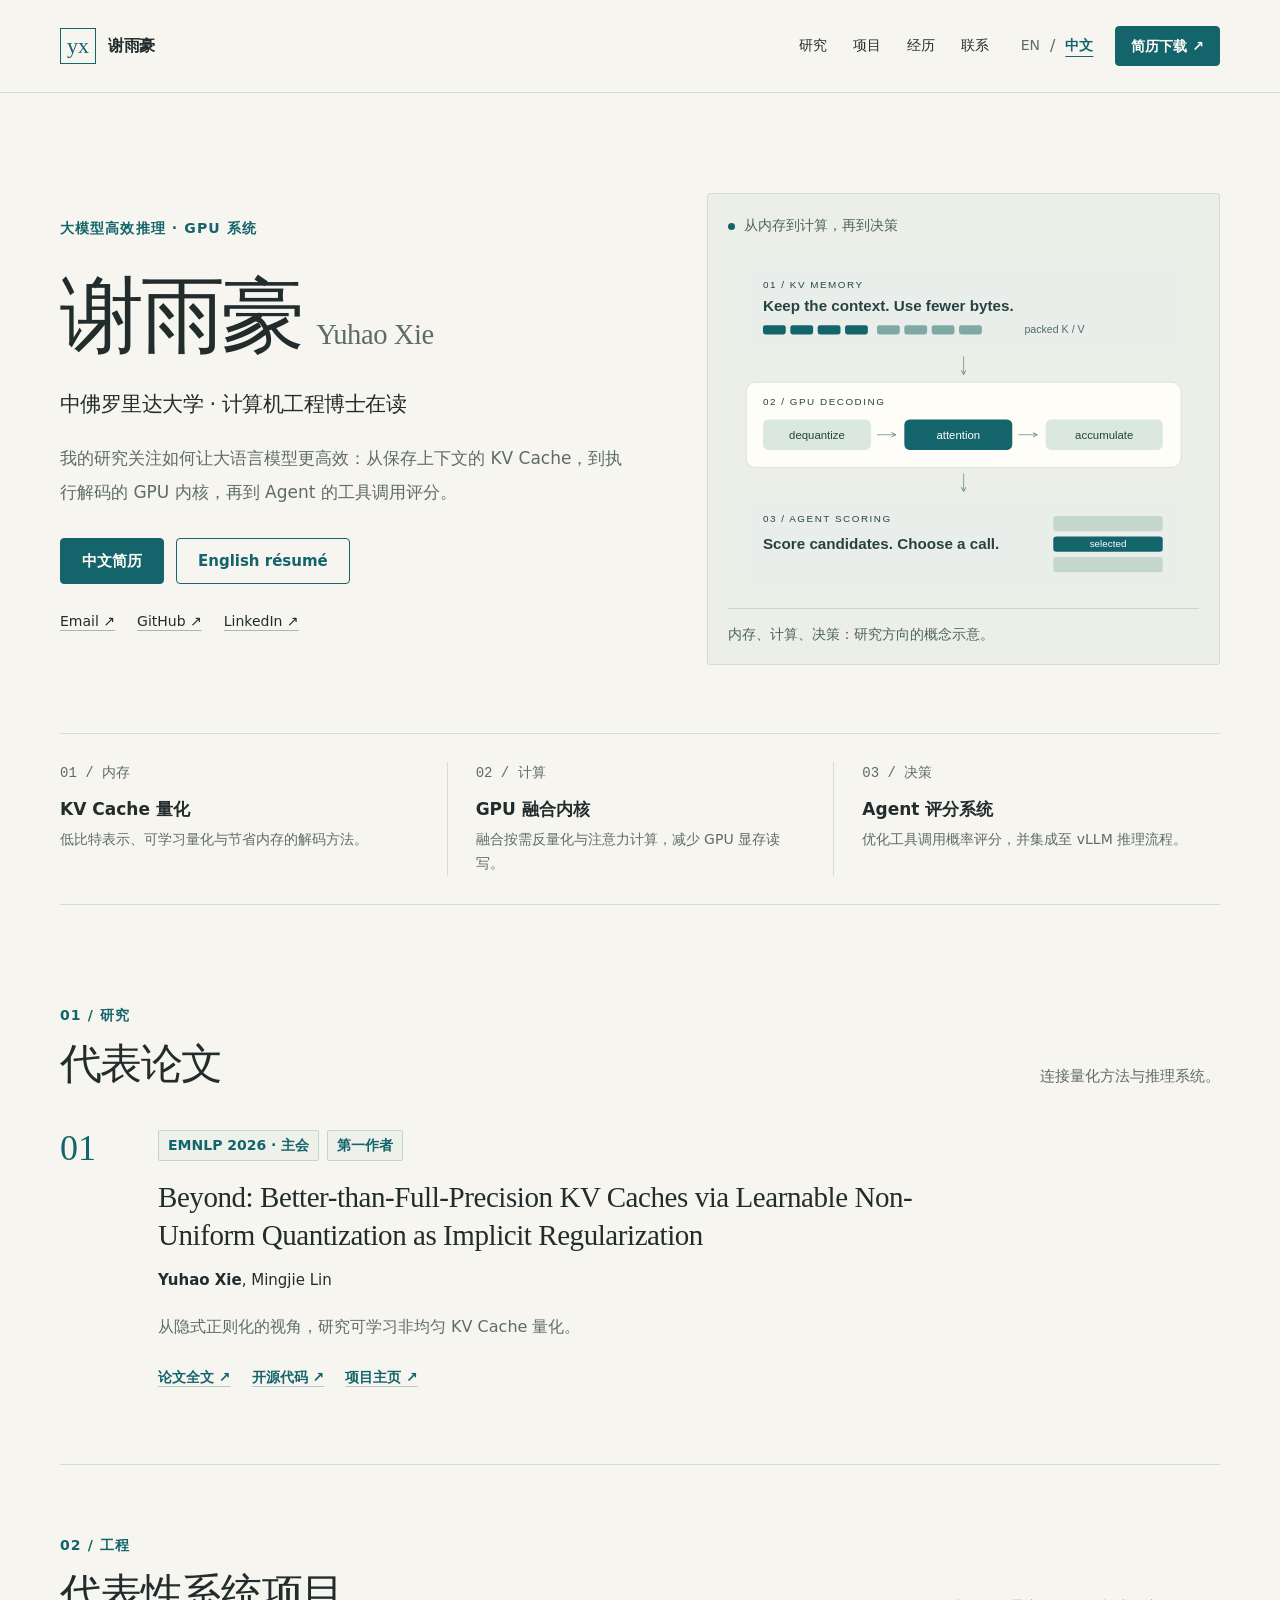
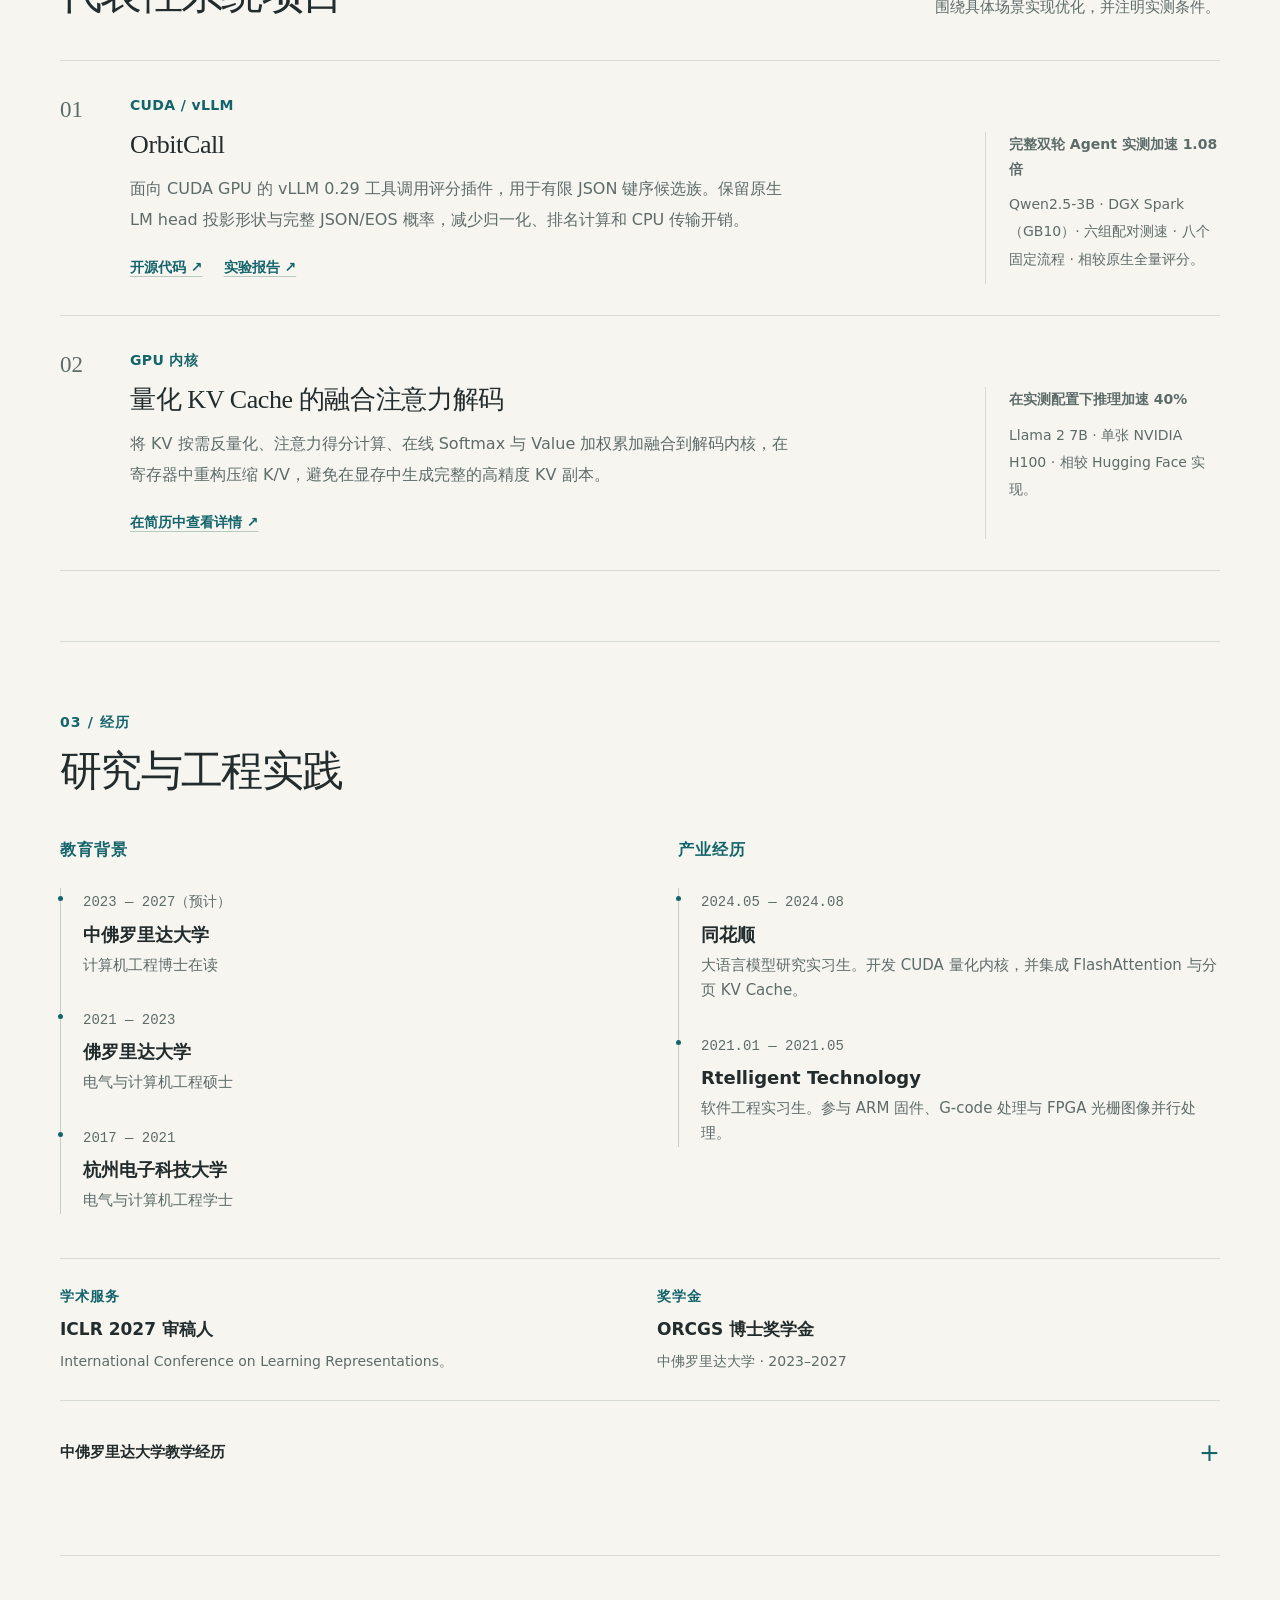
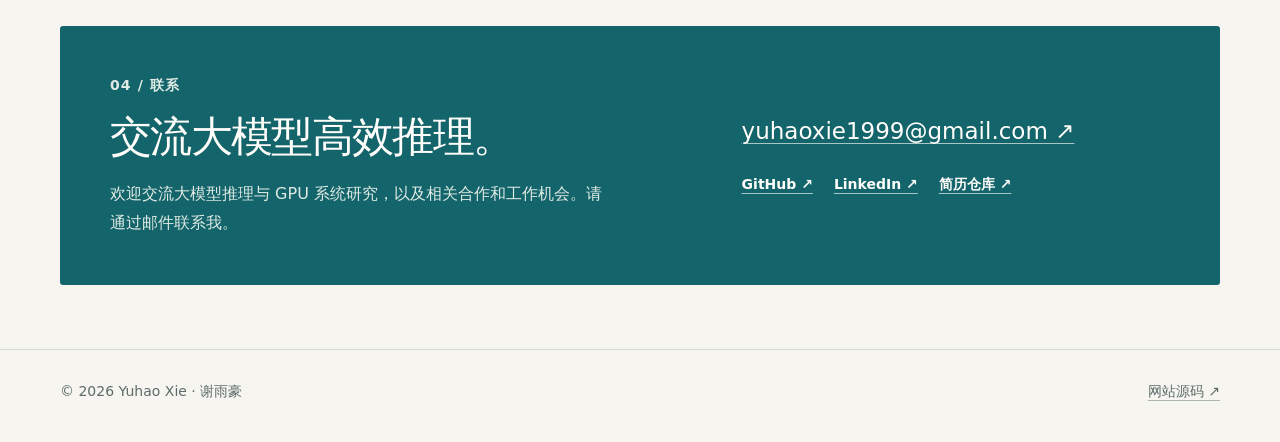
==== zh/index.html @ 45a98099 "Launch bilingual academic website" ====
<!doctype html>
<html lang="zh-CN">
<head>
  <meta charset="utf-8"><meta name="viewport" content="width=device-width, initial-scale=1">
  <title>谢雨豪 | 大模型推理与 GPU 系统</title><meta name="description" content="谢雨豪，中佛罗里达大学计算机工程博士在读，研究大模型高效推理、KV Cache 量化、CUDA 内核与 Agent 评分系统。">
  <meta name="theme-color" content="#14646b"><meta name="color-scheme" content="light">
  <link rel="canonical" href="https://wsxhjnb1.github.io/zh/"><link rel="alternate" hreflang="en" href="https://wsxhjnb1.github.io/"><link rel="alternate" hreflang="zh-CN" href="https://wsxhjnb1.github.io/zh/"><link rel="alternate" hreflang="x-default" href="https://wsxhjnb1.github.io/">
  <meta property="og:type" content="website"><meta property="og:title" content="谢雨豪 | 大模型推理与 GPU 系统"><meta property="og:description" content="谢雨豪，中佛罗里达大学计算机工程博士在读，研究大模型高效推理、KV Cache 量化、CUDA 内核与 Agent 评分系统。"><meta property="og:url" content="https://wsxhjnb1.github.io/zh/">
  <link rel="icon" href="../assets/favicon.svg" type="image/svg+xml"><link rel="stylesheet" href="../assets/styles.css">
</head>
<body>
<a class="skip-link" href="#main">跳转到正文</a>
<header class="site-header"><div class="container header-inner">
  <a class="brand" href="./" aria-label="谢雨豪"><span class="brand-mark" aria-hidden="true">yx</span><span class="brand-name">谢雨豪</span></a>
  <nav class="site-nav" aria-label="主导航"><a href="#research" class="">研究</a><a href="#projects" class="">项目</a><a href="#background" class="">经历</a><a href="#contact" class="">联系</a></nav>
  <div class="header-actions"><div class="language-switch" aria-label="Language"><a href="../" lang="en">EN</a><span aria-hidden="true">/</span><a href="./" lang="zh-CN" aria-current="page">中文</a></div><a href="../assets/resume/yuhao_xie_resume_zh.pdf" class="button button-small">简历下载 ↗</a></div>
</div></header>
<main id="main"><div class="container">
  <section class="hero" aria-labelledby="name"><div class="hero-copy">
    <p class="eyebrow">大模型高效推理 · GPU 系统</p><h1 id="name" class="name">谢雨豪<span class="native-name">Yuhao Xie</span></h1>
    <p class="hero-role">中佛罗里达大学 · 计算机工程博士在读</p><p class="hero-lead">我的研究关注如何让大语言模型更高效：从保存上下文的 KV Cache，到执行解码的 GPU 内核，再到 Agent 的工具调用评分。</p>
    <div class="hero-actions"><a href="../assets/resume/yuhao_xie_resume_zh.pdf" class="button">中文简历</a><a href="../assets/resume/yuhao_xie_resume_en.pdf" class="button button-outline">English résumé</a></div>
    <div class="hero-links"><a href="mailto:yuhaoxie1999@gmail.com" class="">Email ↗</a><a href="https://github.com/wsxhjnb1" class="">GitHub ↗</a><a href="https://www.linkedin.com/in/yuhao-xie/" class="">LinkedIn ↗</a></div>
  </div><aside class="hero-figure" aria-label="Research focus"><div class="figure-topline"><span class="status-dot" aria-hidden="true"></span>从内存到计算，再到决策</div><svg class="focus-diagram" viewBox="0 0 620 470" role="img" aria-labelledby="diagram-title diagram-desc">
<title id="diagram-title">Memory, compute and decisions</title>
<desc id="diagram-desc">A conceptual research map linking compact KV memory, fused GPU decoding, and Agent tool-call scoring. This is not a benchmark chart.</desc>
<defs><marker id="arrow" markerWidth="7" markerHeight="7" refX="5" refY="3" orient="auto"><path d="M0 0L6 3L0 6" fill="none" stroke="#668a87" stroke-width="1.2"/></marker></defs>
<g font-family="Segoe UI,Arial,sans-serif" fill="#264340">
<rect x="24" y="24" width="572" height="112" rx="12" fill="#e9eeea"/>
<text x="46" y="54" font-size="13" letter-spacing="2">01 / KV MEMORY</text>
<text x="46" y="84" font-size="20" font-weight="600">Keep the context. Use fewer bytes.</text>
<g fill="#14646b"><rect x="46" y="103" width="30" height="12" rx="3"/><rect x="82" y="103" width="30" height="12" rx="3"/><rect x="118" y="103" width="30" height="12" rx="3"/><rect x="154" y="103" width="30" height="12" rx="3"/></g>
<g fill="#7eaaa3"><rect x="196" y="103" width="30" height="12" rx="3"/><rect x="232" y="103" width="30" height="12" rx="3"/><rect x="268" y="103" width="30" height="12" rx="3"/><rect x="304" y="103" width="30" height="12" rx="3"/></g>
<text x="390" y="113" font-size="14" fill="#526d68">packed K / V</text>
<path d="M310 144V167" stroke="#668a87" fill="none" marker-end="url(#arrow)"/>
<rect x="24" y="178" width="572" height="112" rx="12" fill="#fffdf7" stroke="#d4ddd5"/>
<text x="46" y="208" font-size="13" letter-spacing="2">02 / GPU DECODING</text>
<rect x="46" y="227" width="142" height="40" rx="7" fill="#dbe8df"/><text x="117" y="252" text-anchor="middle" font-size="15">dequantize</text>
<path d="M196 247H220" stroke="#668a87" fill="none" marker-end="url(#arrow)"/>
<rect x="232" y="227" width="142" height="40" rx="7" fill="#14646b"/><text x="303" y="252" text-anchor="middle" font-size="15" fill="white">attention</text>
<path d="M382 247H406" stroke="#668a87" fill="none" marker-end="url(#arrow)"/>
<rect x="418" y="227" width="154" height="40" rx="7" fill="#dbe8df"/><text x="495" y="252" text-anchor="middle" font-size="15">accumulate</text>
<path d="M310 298V321" stroke="#668a87" fill="none" marker-end="url(#arrow)"/>
<rect x="24" y="332" width="572" height="112" rx="12" fill="#e9eeea"/>
<text x="46" y="362" font-size="13" letter-spacing="2">03 / AGENT SCORING</text>
<text x="46" y="398" font-size="20" font-weight="600">Score candidates. Choose a call.</text>
<g transform="translate(428 354)"><rect width="144" height="20" rx="4" fill="#c5d7cd"/><rect y="27" width="144" height="20" rx="4" fill="#14646b"/><rect y="54" width="144" height="20" rx="4" fill="#c5d7cd"/><text x="72" y="41" text-anchor="middle" font-size="13" fill="white">selected</text></g>
</g></svg><p class="figure-caption">内存、计算、决策：研究方向的概念示意。</p></aside></section>
  <div class="research-strip"><div class="research-topic"><span class="topic-number">01 / 内存</span><h3>KV Cache 量化</h3><p>低比特表示、可学习量化与节省内存的解码方法。</p></div><div class="research-topic"><span class="topic-number">02 / 计算</span><h3>GPU 融合内核</h3><p>融合按需反量化与注意力计算，减少 GPU 显存读写。</p></div><div class="research-topic"><span class="topic-number">03 / 决策</span><h3>Agent 评分系统</h3><p>优化工具调用概率评分，并集成至 vLLM 推理流程。</p></div></div>
  <section class="section" id="research"><div class="section-heading"><div><p class="eyebrow">01 / 研究</p><h2>代表论文</h2></div><p class="section-note">连接量化方法与推理系统。</p></div>
    <article class="publication"><span class="publication-index" aria-hidden="true">01</span><div class="publication-body"><div class="publication-meta"><span>EMNLP 2026 · 主会</span><span>第一作者</span></div>
    <h3 class="publication-title"><a href="https://wsxhjnb1.github.io/Beyond-KV-Cache/paper/Beyond.pdf" class="">Beyond: Better-than-Full-Precision KV Caches via Learnable Non-Uniform Quantization as Implicit Regularization</a></h3>
    <p class="authors"><strong>Yuhao Xie</strong>, Mingjie Lin</p><p class="publication-summary">从隐式正则化的视角，研究可学习非均匀 KV Cache 量化。</p>
    <div class="inline-links"><a href="https://wsxhjnb1.github.io/Beyond-KV-Cache/paper/Beyond.pdf" class="">论文全文 ↗</a><a href="https://github.com/wsxhjnb1/Beyond-KV-Cache" class="">开源代码 ↗</a><a href="https://wsxhjnb1.github.io/Beyond-KV-Cache/" class="">项目主页 ↗</a></div></div></article>
  </section>
  <section class="section" id="projects"><div class="section-heading"><div><p class="eyebrow">02 / 工程</p><h2>代表性系统项目</h2></div><p class="section-note">围绕具体场景实现优化，并注明实测条件。</p></div>
    <div class="work-list"><article class="work-row"><span class="work-number">01</span><div class="work-content"><p class="work-tag">CUDA / vLLM</p><h3>OrbitCall</h3><p>面向 CUDA GPU 的 vLLM 0.29 工具调用评分插件，用于有限 JSON 键序候选族。保留原生 LM head 投影形状与完整 JSON/EOS 概率，减少归一化、排名计算和 CPU 传输开销。</p><div class="work-note"><strong>完整双轮 Agent 实测加速 1.08 倍</strong><p>Qwen2.5-3B · DGX Spark（GB10）· 六组配对测速 · 八个固定流程 · 相较原生全量评分。</p></div><div class="inline-links"><a href="https://github.com/wsxhjnb1/OrbitCall" class="">开源代码 ↗</a><a href="https://github.com/wsxhjnb1/OrbitCall/blob/main/evidence/vllm_agent/RESULTS.md" class="">实验报告 ↗</a></div></div></article>
    <article class="work-row"><span class="work-number">02</span><div class="work-content"><p class="work-tag">GPU 内核</p><h3>量化 KV Cache 的融合注意力解码</h3><p>将 KV 按需反量化、注意力得分计算、在线 Softmax 与 Value 加权累加融合到解码内核，在寄存器中重构压缩 K/V，避免在显存中生成完整的高精度 KV 副本。</p><div class="work-note"><strong>在实测配置下推理加速 40%</strong><p>Llama 2 7B · 单张 NVIDIA H100 · 相较 Hugging Face 实现。</p></div><div class="inline-links"><a href="../assets/resume/yuhao_xie_resume_zh.pdf" class="">在简历中查看详情 ↗</a></div></div></article></div>
  </section>
  <section class="section" id="background"><div class="section-heading"><div><p class="eyebrow">03 / 经历</p><h2>研究与工程实践</h2></div></div>
    <div class="background-grid"><div class="background-block"><h3>教育背景</h3><div class="timeline"><div class="timeline-item"><span class="timeline-date">2023 — 2027（预计）</span><h4>中佛罗里达大学</h4><p>计算机工程博士在读</p></div><div class="timeline-item"><span class="timeline-date">2021 — 2023</span><h4>佛罗里达大学</h4><p>电气与计算机工程硕士</p></div><div class="timeline-item"><span class="timeline-date">2017 — 2021</span><h4>杭州电子科技大学</h4><p>电气与计算机工程学士</p></div></div></div><div class="background-block"><h3>产业经历</h3><div class="timeline"><div class="timeline-item"><span class="timeline-date">2024.05 — 2024.08</span><h4>同花顺</h4><p>大语言模型研究实习生。开发 CUDA 量化内核，并集成 FlashAttention 与分页 KV Cache。</p></div><div class="timeline-item"><span class="timeline-date">2021.01 — 2021.05</span><h4>Rtelligent Technology</h4><p>软件工程实习生。参与 ARM 固件、G-code 处理与 FPGA 光栅图像并行处理。</p></div></div></div></div>
    <div class="service-row"><div class="service-item"><p class="eyebrow">学术服务</p><strong>ICLR 2027 审稿人</strong><p>International Conference on Learning Representations。</p></div><div class="service-item"><p class="eyebrow">奖学金</p><strong>ORCGS 博士奖学金</strong><p>中佛罗里达大学 · 2023–2027</p></div></div>
    <details class="teaching-details"><summary>中佛罗里达大学教学经历</summary><div class="teaching-columns"><div class="teaching-group"><h4>讲师</h4><ul><li>2026.08–2026.12 · 数字系统（EEE3342C）、计算机组成（EEL3801C）</li><li>2024.08–2025.05 · 计算机组成实验课程</li></ul></div><div class="teaching-group"><h4>助教</h4><ul><li>2026.08–2026.12 · 硬件安全与可信电路设计（EEE4346C）</li><li>2025.05–2025.08 · Junior Design</li></ul></div></div></details>
  </section>
  <section class="section" id="contact"><div class="contact-panel"><p class="eyebrow">04 / 联系</p><h2>交流大模型高效推理。</h2><p>欢迎交流大模型推理与 GPU 系统研究，以及相关合作和工作机会。请通过邮件联系我。</p><div class="contact-links"><a href="mailto:yuhaoxie1999@gmail.com" class="email-link">yuhaoxie1999@gmail.com ↗</a><div class="inline-links"><a href="https://github.com/wsxhjnb1" class="">GitHub ↗</a><a href="https://www.linkedin.com/in/yuhao-xie/" class="">LinkedIn ↗</a><a href="https://github.com/wsxhjnb1/resume" class="">简历仓库 ↗</a></div></div></div></section>
</div></main>
<footer class="site-footer"><div class="container footer-inner"><p>© 2026 Yuhao Xie · 谢雨豪</p><a href="https://github.com/wsxhjnb1/wsxhjnb1.github.io" class="">网站源码 ↗</a></div></footer>
</body></html>
---- assets/styles.css ----
/* Shared English / Chinese academic site. No external font dependencies. */
:root {
  color-scheme: light;
  --paper: #f6f5f0;
  --ink: #232c2d;
  --teal: #14646b;
  --muted: #5e6c69;
  --rule: #d6dcd5;
  --wash: #ebefe8;
  --white: #fffefa;
  --sans: system-ui, -apple-system, BlinkMacSystemFont, "Segoe UI", "Microsoft YaHei", sans-serif;
  --display: Georgia, "Times New Roman", serif;
  --mono: "SFMono-Regular", Consolas, "Liberation Mono", monospace;
  --content: 1160px;
}

*,
*::before,
*::after {
  box-sizing: border-box;
}

html {
  scroll-behavior: smooth;
  scroll-padding-top: 112px;
  -webkit-text-size-adjust: 100%;
}

body {
  margin: 0;
  background: var(--paper);
  color: var(--ink);
  font-family: var(--sans);
  font-size: 16px;
  line-height: 1.65;
  overflow-wrap: break-word;
  -webkit-font-smoothing: antialiased;
}

::selection {
  color: var(--ink);
  background: #cce1d8;
}

a {
  color: inherit;
  text-decoration-thickness: 1px;
  text-underline-offset: 4px;
}

a:hover {
  color: var(--teal);
}

a,
button,
summary {
  -webkit-tap-highlight-color: #14646b20;
}

:focus-visible {
  outline: 2px solid var(--teal);
  outline-offset: 5px;
  border-radius: 2px;
}

img,
svg {
  display: block;
  max-width: 100%;
}

button,
input,
textarea {
  font: inherit;
}

.container {
  width: min(var(--content), calc(100% - 80px));
  margin-inline: auto;
}

.skip-link {
  position: fixed;
  z-index: 100;
  top: 16px;
  left: 16px;
  padding: 12px 20px;
  background: var(--ink);
  color: var(--white);
  transform: translateY(-160%);
  text-decoration: none;
}

.skip-link:focus {
  transform: translateY(0);
  color: var(--white);
}

.site-header {
  position: sticky;
  z-index: 40;
  top: 0;
  border-bottom: 1px solid var(--rule);
  background: #f6f5f0f2;
  -webkit-backdrop-filter: blur(14px);
  backdrop-filter: blur(14px);
}

.header-inner {
  display: flex;
  align-items: center;
  gap: 30px;
  min-height: 92px;
  padding-block: 18px;
}

.brand {
  display: inline-flex;
  flex: 0 0 auto;
  align-items: center;
  gap: 12px;
  min-height: 44px;
  text-decoration: none;
}

.brand-mark {
  display: inline-grid;
  width: 36px;
  height: 36px;
  place-items: center;
  border: 1px solid var(--teal);
  color: var(--teal);
  font-family: var(--display);
  font-size: 22px;
  line-height: 1;
}

.brand-name {
  font-size: 16px;
  font-weight: 650;
  letter-spacing: -.02em;
}

.site-nav {
  display: flex;
  flex-wrap: wrap;
  align-items: center;
  gap: 26px;
  margin-left: auto;
}

.site-nav a {
  display: inline-flex;
  align-items: center;
  min-height: 40px;
  font-size: 14px;
  font-weight: 500;
  text-decoration: none;
}

.site-nav a:hover,
.site-nav a[aria-current="page"] {
  color: var(--teal);
  text-decoration: underline;
  text-underline-offset: 7px;
}

.header-actions {
  display: flex;
  flex: 0 0 auto;
  align-items: center;
  gap: 20px;
}

.language-switch {
  display: inline-flex;
  align-items: center;
  gap: 8px;
  color: var(--muted);
  white-space: nowrap;
}

.language-switch a {
  display: inline-flex;
  min-height: 40px;
  align-items: center;
  padding-inline: 2px;
  font-size: 14px;
  text-decoration: none;
}

.language-switch a[aria-current="page"] {
  color: var(--teal);
  font-weight: 700;
  text-decoration: underline;
  text-underline-offset: 6px;
}

.button {
  display: inline-flex;
  align-items: center;
  justify-content: center;
  gap: 8px;
  min-height: 46px;
  padding: 12px 21px;
  border: 1px solid var(--teal);
  border-radius: 4px;
  background: var(--teal);
  color: var(--white);
  font-size: 15px;
  font-weight: 600;
  line-height: 1.35;
  text-align: center;
  text-decoration: none;
  transition: background-color 160ms ease, border-color 160ms ease, color 160ms ease;
}

.button:hover {
  border-color: #0e4b50;
  background: #0e4b50;
  color: var(--white);
}

.button-outline {
  background: transparent;
  color: var(--teal);
}

.button-outline:hover {
  border-color: var(--teal);
  background: #e2ebe4;
  color: var(--teal);
}

.button-small {
  min-height: 40px;
  padding: 9px 15px;
  font-size: 14px;
}

.hero {
  display: grid;
  grid-template-columns: minmax(0, 1.06fr) minmax(0, .94fr);
  align-items: center;
  gap: 68px;
  padding-block: 100px 68px;
}

.hero-copy,
.hero-figure,
.publication,
.work-content,
.work-note,
.background-block,
.service-item,
.contact-links {
  min-width: 0;
}

.eyebrow {
  margin: 0;
  color: var(--teal);
  font-size: 14px;
  font-weight: 650;
  letter-spacing: .13em;
  line-height: 1.5;
  text-transform: uppercase;
}

h1.name {
  margin: 22px 0 19px;
  font-family: var(--display);
  font-size: clamp(62px, 6.6vw, 84px);
  font-weight: 400;
  letter-spacing: -.055em;
  line-height: 1.04;
}

.native-name {
  display: inline-block;
  margin-left: .5em;
  color: var(--muted);
  font-family: var(--sans);
  font-size: .34em;
  font-weight: 400;
  letter-spacing: .04em;
  line-height: 1.6;
  vertical-align: baseline;
}

.hero-role {
  margin: 0;
  font-size: 21px;
  font-weight: 500;
  line-height: 1.5;
  letter-spacing: -.025em;
}

.hero-lead {
  max-width: 55ch;
  margin: 22px 0 0;
  color: var(--muted);
  font-size: 17px;
  line-height: 1.8;
}

.hero-lead a {
  color: var(--teal);
}

.hero-actions {
  display: flex;
  flex-wrap: wrap;
  gap: 12px;
  margin-top: 29px;
}

.hero-links {
  display: flex;
  flex-wrap: wrap;
  gap: 8px 22px;
  margin-top: 20px;
  font-size: 14px;
}

.hero-links a {
  display: inline-flex;
  align-items: center;
  min-height: 36px;
  text-decoration-color: #a9b8ae;
}

.hero-figure {
  margin: 0;
  padding: 22px 20px 18px;
  border: 1px solid #d5ddd1;
  border-radius: 3px;
  background: var(--wash);
}

.figure-topline {
  display: flex;
  align-items: center;
  gap: 9px;
  color: #4d635e;
  font-family: var(--mono);
  font-size: 14px;
  line-height: 1.5;
}

.status-dot {
  display: inline-block;
  flex: 0 0 7px;
  width: 7px;
  height: 7px;
  border-radius: 50%;
  background: var(--teal);
}

.focus-diagram {
  width: 100%;
  height: auto;
  margin: 10px 0 4px;
}

.figure-caption {
  margin: 0;
  padding-top: 14px;
  border-top: 1px solid #cbd6c9;
  color: #4d635e;
  font-size: 14px;
  line-height: 1.6;
}

.research-strip {
  display: grid;
  grid-template-columns: repeat(3, minmax(0, 1fr));
  margin-bottom: 30px;
  padding-block: 28px;
  border-block: 1px solid var(--rule);
}

.research-topic {
  display: block;
  padding-right: 28px;
}

.research-topic + .research-topic {
  padding-left: 28px;
  border-left: 1px solid var(--rule);
}

.topic-number {
  display: block;
  margin-bottom: 12px;
  color: var(--muted);
  font-family: var(--mono);
  font-size: 14px;
}

.research-topic h3 {
  grid-column: 2;
  margin: 0 0 7px;
  font-size: 17px;
  font-weight: 600;
  line-height: 1.45;
}

.research-topic p {
  grid-column: 2;
  margin: 0;
  color: var(--muted);
  font-size: 14px;
  line-height: 1.7;
}

.section {
  padding-block: 70px;
  border-bottom: 1px solid var(--rule);
  scroll-margin-top: 112px;
}

.section-heading {
  display: grid;
  grid-template-columns: minmax(0, 1fr) minmax(0, .82fr);
  column-gap: 60px;
  margin-bottom: 38px;
}

.section-heading .eyebrow,
.section-heading h2 {
  grid-column: 1;
}

.section-heading h2 {
  margin: 11px 0 0;
  font-family: var(--display);
  font-size: 42px;
  font-weight: 400;
  letter-spacing: -.035em;
  line-height: 1.18;
}

.section-note {
  grid-column: 2;
  grid-row: 1 / 3;
  align-self: end;
  justify-self: end;
  max-width: 38ch;
  margin: 0 0 2px;
  color: var(--muted);
  font-size: 15px;
  line-height: 1.75;
}

.publication {
  position: relative;
  padding-left: 98px;
}

.publication-index {
  position: absolute;
  top: -5px;
  left: 0;
  color: var(--teal);
  font-family: var(--display);
  font-size: 36px;
  line-height: 1.3;
}

.publication-meta {
  display: flex;
  flex-wrap: wrap;
  gap: 8px;
  color: var(--teal);
  font-size: 14px;
  font-weight: 600;
}

.publication-meta span {
  padding: 3px 9px;
  border: 1px solid #c5d4ca;
  border-radius: 2px;
  background: #edf1e9;
}

.publication-title {
  max-width: 54ch;
  margin: 17px 0 13px;
  font-family: var(--display);
  font-size: 29px;
  font-weight: 400;
  letter-spacing: -.015em;
  line-height: 1.34;
}

.publication-title a {
  text-decoration: none;
}

.publication-title a:hover {
  text-decoration: underline;
}

.authors {
  margin: 0;
  font-size: 15px;
}

.publication-summary {
  max-width: 85ch;
  margin: 18px 0;
  color: var(--muted);
  font-size: 16px;
  line-height: 1.8;
}

.inline-links {
  display: flex;
  flex-wrap: wrap;
  gap: 6px 21px;
  margin-top: 15px;
}

.inline-links a {
  display: inline-flex;
  align-items: center;
  gap: 6px;
  min-height: 34px;
  color: var(--teal);
  font-size: 14px;
  font-weight: 600;
  text-decoration-color: #b8c9bf;
}

.inline-links a:hover {
  text-decoration-color: var(--teal);
}

.work-list {
  border-top: 1px solid var(--rule);
}

.work-row {
  display: grid;
  grid-template-columns: 42px minmax(0, 1fr);
  align-items: start;
  gap: 28px;
  padding-block: 31px;
  border-bottom: 1px solid var(--rule);
}

.work-number {
  padding-top: 2px;
  color: var(--muted);
  font-family: var(--display);
  font-size: 23px;
  line-height: 1.4;
}

.work-content {
  display: grid;
  grid-template-columns: minmax(0, 1fr) minmax(200px, 235px);
  column-gap: 44px;
}

.work-content > .work-tag {
  grid-column: 1 / -1;
  margin: 0 0 10px;
  color: var(--teal);
  font-size: 14px;
  font-weight: 600;
}

.work-content > h3,
.work-content > p,
.work-content > .inline-links {
  grid-column: 1;
}

.work-content > .work-note {
  grid-column: 2;
  grid-row: 2 / 5;
}

.work-content h3 {
  margin: 0 0 11px;
  font-family: var(--display);
  font-size: 26px;
  font-weight: 400;
  letter-spacing: -.015em;
  line-height: 1.25;
}

.work-content h3 a {
  text-decoration: none;
}

.work-content h3 a:hover {
  text-decoration: underline;
}

.work-content p {
  max-width: 66ch;
  margin: 0;
  color: var(--muted);
  font-size: 16px;
  line-height: 1.8;
}

.work-note {
  margin: 3px 0 0;
  padding-left: 23px;
  border-left: 1px solid var(--rule);
  color: var(--muted);
  font-size: 14px;
  line-height: 1.75;
}

.work-note p {
  margin: 10px 0 0;
  font-size: 14px;
  line-height: 1.75;
}

.work-tag {
  display: inline-block;
  margin-bottom: 7px;
  color: var(--teal);
  font-size: 14px;
  font-weight: 600;
  letter-spacing: .025em;
}

.work-row > .inline-links {
  grid-column: 2;
  margin-top: -14px;
}

.work-row > .work-tag {
  grid-column: 3;
}

.background-grid {
  display: grid;
  grid-template-columns: repeat(2, minmax(0, 1fr));
  gap: 76px;
}

.background-block > h3 {
  margin: 0;
  color: var(--teal);
  font-size: 16px;
  font-weight: 650;
  letter-spacing: .06em;
}

.timeline {
  margin-top: 25px;
  border-left: 1px solid #c4cec4;
}

.timeline-item {
  position: relative;
  padding: 0 0 28px 22px;
}

.timeline-item::before {
  position: absolute;
  top: 8px;
  left: -3px;
  width: 5px;
  height: 5px;
  border-radius: 50%;
  background: var(--teal);
  content: "";
}

.timeline-item:last-child {
  padding-bottom: 0;
}

.timeline-date {
  color: var(--muted);
  font-family: var(--mono);
  font-size: 14px;
}

.timeline-item h4 {
  margin: 6px 0 5px;
  font-size: 18px;
  font-weight: 600;
  line-height: 1.5;
}

.timeline-item p {
  margin: 0;
  color: var(--muted);
  font-size: 15px;
  line-height: 1.7;
}

.service-row {
  display: grid;
  grid-template-columns: repeat(auto-fit, minmax(220px, 1fr));
  gap: 34px;
  margin-top: 44px;
  padding-block: 26px;
  border-block: 1px solid var(--rule);
}

.service-item strong {
  display: block;
  margin-top: 8px;
  font-size: 17px;
  font-weight: 600;
  line-height: 1.5;
}

.service-item p {
  margin: 8px 0 0;
  color: var(--muted);
  font-size: 14px;
  line-height: 1.7;
}

.service-item p.eyebrow {
  margin-top: 0;
  color: var(--teal);
}

.teaching-details {
  margin-top: 19px;
}

.teaching-details > summary {
  display: flex;
  align-items: center;
  justify-content: space-between;
  gap: 20px;
  min-height: 48px;
  padding-block: 12px;
  cursor: pointer;
  font-size: 15px;
  font-weight: 600;
  list-style: none;
}

.teaching-details > summary::-webkit-details-marker {
  display: none;
}

.teaching-details > summary::after {
  color: var(--teal);
  content: "+";
  font-size: 25px;
  font-weight: 400;
}

.teaching-details[open] > summary::after {
  content: "−";
}

.teaching-columns {
  display: grid;
  grid-template-columns: repeat(2, minmax(0, 1fr));
  gap: 44px;
  padding-block: 14px 4px;
}

.teaching-group h4 {
  margin: 0 0 13px;
  font-size: 16px;
  font-weight: 600;
}

.teaching-group ul {
  margin: 0;
  padding-left: 20px;
}

.teaching-group li {
  margin-bottom: 8px;
  color: var(--muted);
  font-size: 14px;
  line-height: 1.75;
}

#contact {
  padding-bottom: 64px;
  border-bottom: 0;
}

.contact-panel {
  display: grid;
  grid-template-columns: minmax(0, 1.15fr) minmax(0, .85fr);
  column-gap: 52px;
  padding: 47px 50px;
  border-radius: 3px;
  background: var(--teal);
  color: var(--white);
}

.contact-panel h2 {
  margin: 0 0 15px;
  font-family: var(--display);
  font-size: 42px;
  font-weight: 400;
  letter-spacing: -.035em;
  line-height: 1.2;
}

.contact-panel > .eyebrow,
.contact-panel > h2,
.contact-panel > p {
  grid-column: 1;
}

.contact-panel > .eyebrow {
  margin-bottom: 12px;
  color: #dfebe4;
  font-size: 14px;
}

.contact-panel p {
  max-width: 49ch;
  margin: 0;
  color: #dfebe4;
  font-size: 16px;
  line-height: 1.8;
}

.contact-links {
  grid-column: 2;
  grid-row: 1 / 4;
  align-self: center;
}

.email-link {
  display: inline-block;
  max-width: 100%;
  padding-block: 5px;
  color: var(--white);
  font-size: clamp(18px, 1.85vw, 23px);
  font-weight: 500;
  line-height: 1.5;
  overflow-wrap: anywhere;
  text-decoration-color: #a7c7c4;
}

.contact-panel .inline-links {
  margin-top: 14px;
}

.contact-panel a,
.contact-panel .inline-links a {
  color: var(--white);
  text-decoration-color: #a7c7c4;
}

.contact-panel a:hover {
  color: #fff;
  text-decoration-color: #fff;
}

.contact-panel :focus-visible {
  outline-color: var(--white);
}

.site-footer {
  padding-block: 24px 32px;
  border-top: 1px solid var(--rule);
  color: var(--muted);
  font-size: 14px;
}

.footer-inner {
  display: flex;
  flex-wrap: wrap;
  align-items: center;
  justify-content: space-between;
  gap: 10px 28px;
}

.footer-inner p {
  margin: 0;
}

.footer-inner a {
  display: inline-flex;
  align-items: center;
  min-height: 36px;
  text-decoration-color: #acb8ad;
}

html[lang="zh-CN"] h1.name,
html[lang="zh-CN"] .section-heading h2,
html[lang="zh-CN"] .contact-panel h2 {
  font-family: "Microsoft YaHei", "PingFang SC", var(--sans);
  font-weight: 500;
  letter-spacing: -.04em;
  line-height: 1.3;
}

html[lang="zh-CN"] .native-name {
  font-family: var(--display);
  letter-spacing: -.015em;
}

html[lang="zh-CN"] .hero-lead,
html[lang="zh-CN"] .publication-summary,
html[lang="zh-CN"] .work-content p {
  line-height: 1.95;
}

html[lang="zh-CN"] .eyebrow {
  letter-spacing: .08em;
}

@media (max-width: 1100px) {
  .header-inner { gap: 22px; }
  .site-nav { gap: 18px; }
  .header-actions { gap: 14px; }
  .hero { gap: 38px; padding-top: 76px; }
  .hero-role { font-size: 19px; }
  .research-topic { padding-right: 20px; }
  .research-topic + .research-topic { padding-left: 20px; }
  .work-row { grid-template-columns: 34px minmax(0, 1fr); gap: 23px; }
  .work-content { grid-template-columns: minmax(0, 1fr) 194px; column-gap: 28px; }
  .background-grid { gap: 48px; }
  .contact-panel { padding: 39px 35px; gap: 32px; }
}

@media (max-width: 900px) {
  html { scroll-padding-top: 150px; }
  .header-inner { flex-wrap: wrap; gap: 5px 22px; padding-block: 13px 10px; }
  .brand { margin-right: auto; }
  .site-nav { order: 3; flex-basis: 100%; justify-content: flex-start; margin-left: 0; }
  .section { scroll-margin-top: 150px; }
  .hero { gap: 26px; padding-top: 60px; }
  h1.name { font-size: 64px; }
  .hero-figure { padding-inline: 15px; }
  .section-heading { column-gap: 35px; }
}

@media (max-width: 760px) {
  .container { width: calc(100% - 40px); }
  .hero { grid-template-columns: minmax(0, 1fr); gap: 36px; padding-block: 52px 42px; }
  .hero-copy { max-width: 650px; }
  h1.name { font-size: clamp(48px, 9vw, 68px); }
  .hero-role { font-size: 20px; }
  .hero-lead { max-width: 62ch; }
  .hero-figure { padding: 20px 20px 17px; }
  .focus-diagram { max-width: 580px; margin-inline: auto; }
  .research-strip { grid-template-columns: minmax(0, 1fr); margin-bottom: 12px; padding-block: 5px; }
  .research-topic,
  .research-topic + .research-topic { padding: 20px 0; border-left: 0; }
  .research-topic + .research-topic { border-top: 1px solid var(--rule); }
  .research-topic h3 { font-size: 18px; }
  .research-topic p { max-width: 65ch; font-size: 15px; }
  .section { padding-block: 49px; }
  .section-heading { display: block; margin-bottom: 30px; }
  .section-heading h2 { font-size: 36px; }
  .section-note { max-width: 60ch; margin-top: 18px; }
  .publication { padding-left: 0; padding-top: 34px; }
  .publication-index { top: 0; font-size: 20px; }
  .publication-title { font-size: 27px; }
  .work-row { grid-template-columns: 28px minmax(0, 1fr); gap: 9px 15px; padding-block: 27px; }
  .work-content { display: block; }
  .work-content h3 { font-size: 25px; }
  .work-note { grid-column: 2; margin-top: 9px; padding-left: 0; border-left: 0; }
  .work-row > .work-tag,
  .work-row > .inline-links { grid-column: 2; margin-top: 8px; }
  .background-grid { grid-template-columns: minmax(0, 1fr); gap: 38px; }
  .service-row { gap: 24px; margin-top: 35px; }
  .service-item strong { font-size: 16px; }
  .teaching-columns { gap: 28px; }
  #contact { padding-bottom: 42px; }
  .contact-panel { grid-template-columns: minmax(0, 1fr); gap: 25px; padding: 32px 27px; }
  .contact-panel h2 { font-size: 36px; }
  .contact-links { grid-column: 1; grid-row: auto; }
  .email-link { font-size: 22px; }
}

@media (max-width: 540px) {
  html { scroll-padding-top: 153px; }
  .header-inner { display: grid; grid-template-columns: minmax(0, 1fr) auto; gap: 3px 10px; }
  .brand { gap: 8px; margin: 0; }
  .brand-mark { width: 30px; height: 30px; font-size: 19px; }
  .brand-name { font-size: 14px; }
  .header-actions { gap: 10px; }
  .language-switch { gap: 5px; }
  .language-switch a,
  .button-small { min-height: 44px; font-size: 14px; }
  .button-small { padding-inline: 10px; }
  .site-nav { grid-column: 1 / -1; gap: 8px 20px; }
  .site-nav a { min-height: 44px; font-size: 14px; }
  .hero { padding-top: 43px; gap: 30px; }
  h1.name { margin-block: 20px 17px; font-size: 48px; }
  .native-name { font-size: 20px; }
  .hero-role { font-size: 18px; }
  .hero-lead { font-size: 16px; }
  .hero-actions { gap: 10px; margin-top: 25px; }
  .hero-actions .button { padding-inline: 17px; }
  .hero-links { gap: 4px 20px; margin-top: 15px; }
  .hero-links a { min-height: 44px; }
  .hero-figure { padding: 18px 12px 15px; }
  .figure-topline,
  .figure-caption { font-size: 14px; }
  .section { scroll-margin-top: 153px; }
  .section-heading h2 { font-size: 34px; }
  .publication-title { font-size: 25px; }
  .publication-summary { font-size: 15px; }
  .inline-links { gap: 4px 19px; }
  .inline-links a { min-height: 44px; }
  .work-content h3 { font-size: 23px; }
  .work-content p { font-size: 15px; }
  .service-row { grid-template-columns: minmax(0, 1fr); gap: 24px; }
  .service-item p { max-width: 48ch; }
  .teaching-columns { grid-template-columns: minmax(0, 1fr); }
  .contact-panel { padding: 29px 22px; }
  .contact-panel h2 { font-size: 32px; }
  .contact-panel p { font-size: 15px; }
  .email-link { font-size: 18px; }
  .footer-inner { display: block; }
  .footer-inner p + p { margin-top: 8px; }
  .footer-inner a { min-height: 44px; }
}

@media (prefers-reduced-motion: reduce) {
  html { scroll-behavior: auto; }
  *,
  *::before,
  *::after {
    animation: none !important;
    transition: none !important;
  }
}
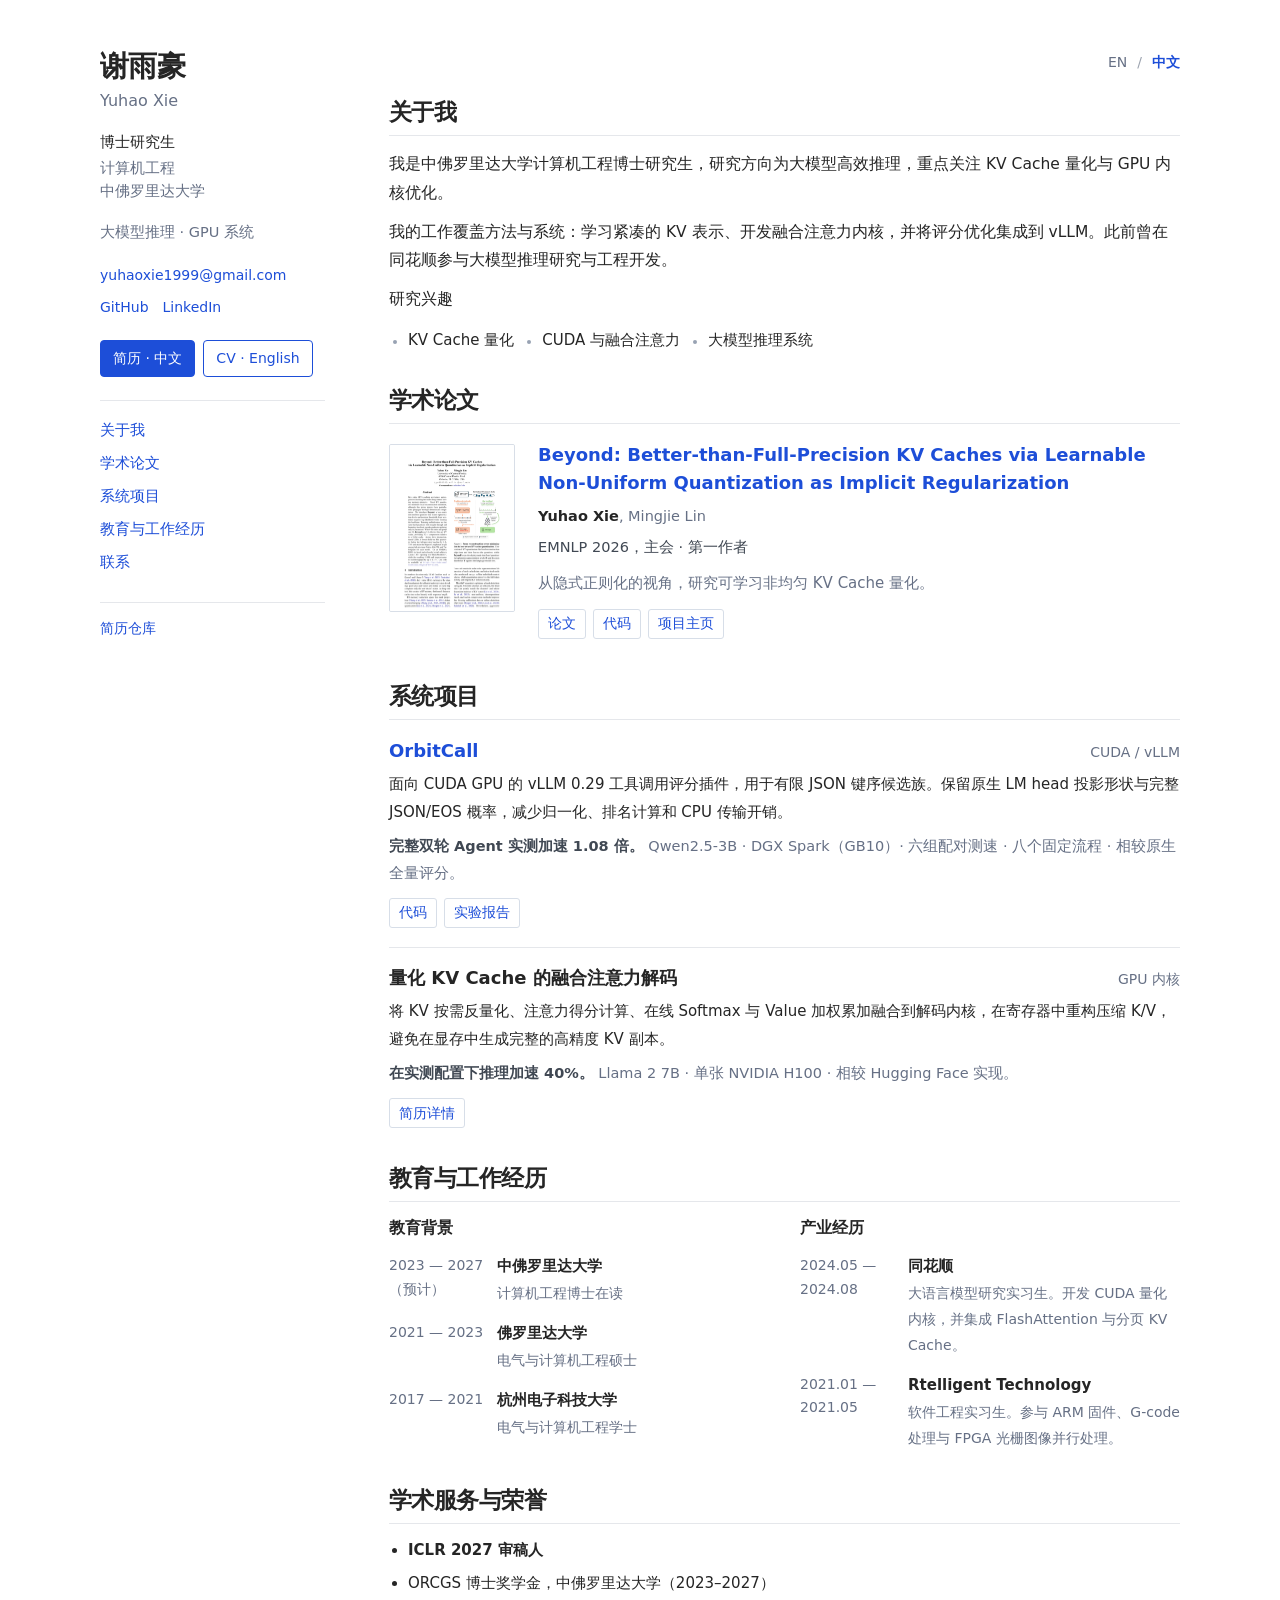
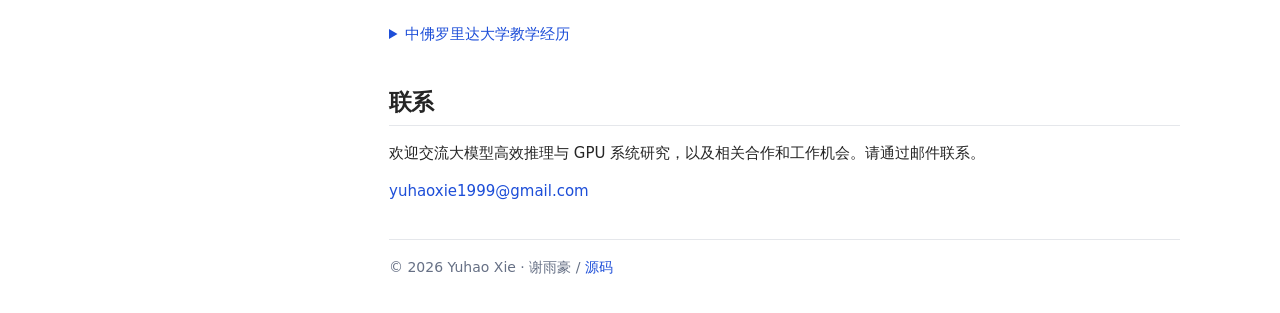
==== commit 215649b5: "Redesign as a compact blue academic profile" ====
--- a/zh/index.html
+++ b/zh/index.html
@@ -3,66 +3,58 @@
 <head>
   <meta charset="utf-8"><meta name="viewport" content="width=device-width, initial-scale=1">
   <title>谢雨豪 | 大模型推理与 GPU 系统</title><meta name="description" content="谢雨豪，中佛罗里达大学计算机工程博士在读，研究大模型高效推理、KV Cache 量化、CUDA 内核与 Agent 评分系统。">
-  <meta name="theme-color" content="#14646b"><meta name="color-scheme" content="light">
+  <meta name="theme-color" content="#1d4ed8"><meta name="color-scheme" content="light">
   <link rel="canonical" href="https://wsxhjnb1.github.io/zh/"><link rel="alternate" hreflang="en" href="https://wsxhjnb1.github.io/"><link rel="alternate" hreflang="zh-CN" href="https://wsxhjnb1.github.io/zh/"><link rel="alternate" hreflang="x-default" href="https://wsxhjnb1.github.io/">
   <meta property="og:type" content="website"><meta property="og:title" content="谢雨豪 | 大模型推理与 GPU 系统"><meta property="og:description" content="谢雨豪，中佛罗里达大学计算机工程博士在读，研究大模型高效推理、KV Cache 量化、CUDA 内核与 Agent 评分系统。"><meta property="og:url" content="https://wsxhjnb1.github.io/zh/">
-  <link rel="icon" href="../assets/favicon.svg" type="image/svg+xml"><link rel="stylesheet" href="../assets/styles.css">
+  <link rel="icon" href="../assets/favicon.svg?v=academic-20261105" type="image/svg+xml"><link rel="stylesheet" href="../assets/styles.css?v=academic-20261105">
 </head>
 <body>
 <a class="skip-link" href="#main">跳转到正文</a>
-<header class="site-header"><div class="container header-inner">
-  <a class="brand" href="./" aria-label="谢雨豪"><span class="brand-mark" aria-hidden="true">yx</span><span class="brand-name">谢雨豪</span></a>
-  <nav class="site-nav" aria-label="主导航"><a href="#research" class="">研究</a><a href="#projects" class="">项目</a><a href="#background" class="">经历</a><a href="#contact" class="">联系</a></nav>
-  <div class="header-actions"><div class="language-switch" aria-label="Language"><a href="../" lang="en">EN</a><span aria-hidden="true">/</span><a href="./" lang="zh-CN" aria-current="page">中文</a></div><a href="../assets/resume/yuhao_xie_resume_zh.pdf" class="button button-small">简历下载 ↗</a></div>
-</div></header>
-<main id="main"><div class="container">
-  <section class="hero" aria-labelledby="name"><div class="hero-copy">
-    <p class="eyebrow">大模型高效推理 · GPU 系统</p><h1 id="name" class="name">谢雨豪<span class="native-name">Yuhao Xie</span></h1>
-    <p class="hero-role">中佛罗里达大学 · 计算机工程博士在读</p><p class="hero-lead">我的研究关注如何让大语言模型更高效：从保存上下文的 KV Cache，到执行解码的 GPU 内核，再到 Agent 的工具调用评分。</p>
-    <div class="hero-actions"><a href="../assets/resume/yuhao_xie_resume_zh.pdf" class="button">中文简历</a><a href="../assets/resume/yuhao_xie_resume_en.pdf" class="button button-outline">English résumé</a></div>
-    <div class="hero-links"><a href="mailto:yuhaoxie1999@gmail.com" class="">Email ↗</a><a href="https://github.com/wsxhjnb1" class="">GitHub ↗</a><a href="https://www.linkedin.com/in/yuhao-xie/" class="">LinkedIn ↗</a></div>
-  </div><aside class="hero-figure" aria-label="Research focus"><div class="figure-topline"><span class="status-dot" aria-hidden="true"></span>从内存到计算，再到决策</div><svg class="focus-diagram" viewBox="0 0 620 470" role="img" aria-labelledby="diagram-title diagram-desc">
-<title id="diagram-title">Memory, compute and decisions</title>
-<desc id="diagram-desc">A conceptual research map linking compact KV memory, fused GPU decoding, and Agent tool-call scoring. This is not a benchmark chart.</desc>
-<defs><marker id="arrow" markerWidth="7" markerHeight="7" refX="5" refY="3" orient="auto"><path d="M0 0L6 3L0 6" fill="none" stroke="#668a87" stroke-width="1.2"/></marker></defs>
-<g font-family="Segoe UI,Arial,sans-serif" fill="#264340">
-<rect x="24" y="24" width="572" height="112" rx="12" fill="#e9eeea"/>
-<text x="46" y="54" font-size="13" letter-spacing="2">01 / KV MEMORY</text>
-<text x="46" y="84" font-size="20" font-weight="600">Keep the context. Use fewer bytes.</text>
-<g fill="#14646b"><rect x="46" y="103" width="30" height="12" rx="3"/><rect x="82" y="103" width="30" height="12" rx="3"/><rect x="118" y="103" width="30" height="12" rx="3"/><rect x="154" y="103" width="30" height="12" rx="3"/></g>
-<g fill="#7eaaa3"><rect x="196" y="103" width="30" height="12" rx="3"/><rect x="232" y="103" width="30" height="12" rx="3"/><rect x="268" y="103" width="30" height="12" rx="3"/><rect x="304" y="103" width="30" height="12" rx="3"/></g>
-<text x="390" y="113" font-size="14" fill="#526d68">packed K / V</text>
-<path d="M310 144V167" stroke="#668a87" fill="none" marker-end="url(#arrow)"/>
-<rect x="24" y="178" width="572" height="112" rx="12" fill="#fffdf7" stroke="#d4ddd5"/>
-<text x="46" y="208" font-size="13" letter-spacing="2">02 / GPU DECODING</text>
-<rect x="46" y="227" width="142" height="40" rx="7" fill="#dbe8df"/><text x="117" y="252" text-anchor="middle" font-size="15">dequantize</text>
-<path d="M196 247H220" stroke="#668a87" fill="none" marker-end="url(#arrow)"/>
-<rect x="232" y="227" width="142" height="40" rx="7" fill="#14646b"/><text x="303" y="252" text-anchor="middle" font-size="15" fill="white">attention</text>
-<path d="M382 247H406" stroke="#668a87" fill="none" marker-end="url(#arrow)"/>
-<rect x="418" y="227" width="154" height="40" rx="7" fill="#dbe8df"/><text x="495" y="252" text-anchor="middle" font-size="15">accumulate</text>
-<path d="M310 298V321" stroke="#668a87" fill="none" marker-end="url(#arrow)"/>
-<rect x="24" y="332" width="572" height="112" rx="12" fill="#e9eeea"/>
-<text x="46" y="362" font-size="13" letter-spacing="2">03 / AGENT SCORING</text>
-<text x="46" y="398" font-size="20" font-weight="600">Score candidates. Choose a call.</text>
-<g transform="translate(428 354)"><rect width="144" height="20" rx="4" fill="#c5d7cd"/><rect y="27" width="144" height="20" rx="4" fill="#14646b"/><rect y="54" width="144" height="20" rx="4" fill="#c5d7cd"/><text x="72" y="41" text-anchor="middle" font-size="13" fill="white">selected</text></g>
-</g></svg><p class="figure-caption">内存、计算、决策：研究方向的概念示意。</p></aside></section>
-  <div class="research-strip"><div class="research-topic"><span class="topic-number">01 / 内存</span><h3>KV Cache 量化</h3><p>低比特表示、可学习量化与节省内存的解码方法。</p></div><div class="research-topic"><span class="topic-number">02 / 计算</span><h3>GPU 融合内核</h3><p>融合按需反量化与注意力计算，减少 GPU 显存读写。</p></div><div class="research-topic"><span class="topic-number">03 / 决策</span><h3>Agent 评分系统</h3><p>优化工具调用概率评分，并集成至 vLLM 推理流程。</p></div></div>
-  <section class="section" id="research"><div class="section-heading"><div><p class="eyebrow">01 / 研究</p><h2>代表论文</h2></div><p class="section-note">连接量化方法与推理系统。</p></div>
-    <article class="publication"><span class="publication-index" aria-hidden="true">01</span><div class="publication-body"><div class="publication-meta"><span>EMNLP 2026 · 主会</span><span>第一作者</span></div>
-    <h3 class="publication-title"><a href="https://wsxhjnb1.github.io/Beyond-KV-Cache/paper/Beyond.pdf" class="">Beyond: Better-than-Full-Precision KV Caches via Learnable Non-Uniform Quantization as Implicit Regularization</a></h3>
-    <p class="authors"><strong>Yuhao Xie</strong>, Mingjie Lin</p><p class="publication-summary">从隐式正则化的视角，研究可学习非均匀 KV Cache 量化。</p>
-    <div class="inline-links"><a href="https://wsxhjnb1.github.io/Beyond-KV-Cache/paper/Beyond.pdf" class="">论文全文 ↗</a><a href="https://github.com/wsxhjnb1/Beyond-KV-Cache" class="">开源代码 ↗</a><a href="https://wsxhjnb1.github.io/Beyond-KV-Cache/" class="">项目主页 ↗</a></div></div></article>
-  </section>
-  <section class="section" id="projects"><div class="section-heading"><div><p class="eyebrow">02 / 工程</p><h2>代表性系统项目</h2></div><p class="section-note">围绕具体场景实现优化，并注明实测条件。</p></div>
-    <div class="work-list"><article class="work-row"><span class="work-number">01</span><div class="work-content"><p class="work-tag">CUDA / vLLM</p><h3>OrbitCall</h3><p>面向 CUDA GPU 的 vLLM 0.29 工具调用评分插件，用于有限 JSON 键序候选族。保留原生 LM head 投影形状与完整 JSON/EOS 概率，减少归一化、排名计算和 CPU 传输开销。</p><div class="work-note"><strong>完整双轮 Agent 实测加速 1.08 倍</strong><p>Qwen2.5-3B · DGX Spark（GB10）· 六组配对测速 · 八个固定流程 · 相较原生全量评分。</p></div><div class="inline-links"><a href="https://github.com/wsxhjnb1/OrbitCall" class="">开源代码 ↗</a><a href="https://github.com/wsxhjnb1/OrbitCall/blob/main/evidence/vllm_agent/RESULTS.md" class="">实验报告 ↗</a></div></div></article>
-    <article class="work-row"><span class="work-number">02</span><div class="work-content"><p class="work-tag">GPU 内核</p><h3>量化 KV Cache 的融合注意力解码</h3><p>将 KV 按需反量化、注意力得分计算、在线 Softmax 与 Value 加权累加融合到解码内核，在寄存器中重构压缩 K/V，避免在显存中生成完整的高精度 KV 副本。</p><div class="work-note"><strong>在实测配置下推理加速 40%</strong><p>Llama 2 7B · 单张 NVIDIA H100 · 相较 Hugging Face 实现。</p></div><div class="inline-links"><a href="../assets/resume/yuhao_xie_resume_zh.pdf" class="">在简历中查看详情 ↗</a></div></div></article></div>
-  </section>
-  <section class="section" id="background"><div class="section-heading"><div><p class="eyebrow">03 / 经历</p><h2>研究与工程实践</h2></div></div>
-    <div class="background-grid"><div class="background-block"><h3>教育背景</h3><div class="timeline"><div class="timeline-item"><span class="timeline-date">2023 — 2027（预计）</span><h4>中佛罗里达大学</h4><p>计算机工程博士在读</p></div><div class="timeline-item"><span class="timeline-date">2021 — 2023</span><h4>佛罗里达大学</h4><p>电气与计算机工程硕士</p></div><div class="timeline-item"><span class="timeline-date">2017 — 2021</span><h4>杭州电子科技大学</h4><p>电气与计算机工程学士</p></div></div></div><div class="background-block"><h3>产业经历</h3><div class="timeline"><div class="timeline-item"><span class="timeline-date">2024.05 — 2024.08</span><h4>同花顺</h4><p>大语言模型研究实习生。开发 CUDA 量化内核，并集成 FlashAttention 与分页 KV Cache。</p></div><div class="timeline-item"><span class="timeline-date">2021.01 — 2021.05</span><h4>Rtelligent Technology</h4><p>软件工程实习生。参与 ARM 固件、G-code 处理与 FPGA 光栅图像并行处理。</p></div></div></div></div>
-    <div class="service-row"><div class="service-item"><p class="eyebrow">学术服务</p><strong>ICLR 2027 审稿人</strong><p>International Conference on Learning Representations。</p></div><div class="service-item"><p class="eyebrow">奖学金</p><strong>ORCGS 博士奖学金</strong><p>中佛罗里达大学 · 2023–2027</p></div></div>
-    <details class="teaching-details"><summary>中佛罗里达大学教学经历</summary><div class="teaching-columns"><div class="teaching-group"><h4>讲师</h4><ul><li>2026.08–2026.12 · 数字系统（EEE3342C）、计算机组成（EEL3801C）</li><li>2024.08–2025.05 · 计算机组成实验课程</li></ul></div><div class="teaching-group"><h4>助教</h4><ul><li>2026.08–2026.12 · 硬件安全与可信电路设计（EEE4346C）</li><li>2025.05–2025.08 · Junior Design</li></ul></div></div></details>
-  </section>
-  <section class="section" id="contact"><div class="contact-panel"><p class="eyebrow">04 / 联系</p><h2>交流大模型高效推理。</h2><p>欢迎交流大模型推理与 GPU 系统研究，以及相关合作和工作机会。请通过邮件联系我。</p><div class="contact-links"><a href="mailto:yuhaoxie1999@gmail.com" class="email-link">yuhaoxie1999@gmail.com ↗</a><div class="inline-links"><a href="https://github.com/wsxhjnb1" class="">GitHub ↗</a><a href="https://www.linkedin.com/in/yuhao-xie/" class="">LinkedIn ↗</a><a href="https://github.com/wsxhjnb1/resume" class="">简历仓库 ↗</a></div></div></div></section>
-</div></main>
-<footer class="site-footer"><div class="container footer-inner"><p>© 2026 Yuhao Xie · 谢雨豪</p><a href="https://github.com/wsxhjnb1/wsxhjnb1.github.io" class="">网站源码 ↗</a></div></footer>
+<div class="page-shell">
+  <aside class="profile-sidebar" aria-label="个人信息">
+    <h1 class="profile-name">谢雨豪</h1><p class="profile-native">Yuhao Xie</p>
+    <p class="profile-role">博士研究生</p><p class="profile-affiliation">计算机工程<br>中佛罗里达大学</p>
+    <p class="profile-focus">大模型推理 · GPU 系统</p>
+    <div class="profile-links"><a href="mailto:yuhaoxie1999@gmail.com" class="">yuhaoxie1999@gmail.com</a><a href="https://github.com/wsxhjnb1" class="">GitHub</a><a href="https://www.linkedin.com/in/yuhao-xie/" class="">LinkedIn</a></div>
+    <div class="cv-links"><a href="../assets/resume/yuhao_xie_resume_zh.pdf" class="blue-button">简历 · 中文</a><a href="../assets/resume/yuhao_xie_resume_en.pdf" class="outline-button">CV · English</a></div>
+    <nav class="profile-nav" aria-label="导航"><a href="#about" class="">关于我</a><a href="#research" class="">学术论文</a><a href="#projects" class="">系统项目</a><a href="#background" class="">教育与工作经历</a><a href="#contact" class="">联系</a></nav>
+    <p class="profile-note"><a href="https://github.com/wsxhjnb1/resume" class="">简历仓库</a></p>
+  </aside>
+  <main class="content-column" id="main">
+    <div class="site-tools"><div class="language-switch" aria-label="Language"><a href="../" lang="en">EN</a><span aria-hidden="true">/</span><a href="./" lang="zh-CN" aria-current="page">中文</a></div></div>
+    <section class="cv-section section-intro" id="about"><h2>关于我</h2>
+      <p class="intro-lead">我是中佛罗里达大学计算机工程博士研究生，研究方向为大模型高效推理，重点关注 KV Cache 量化与 GPU 内核优化。</p><p>我的工作覆盖方法与系统：学习紧凑的 KV 表示、开发融合注意力内核，并将评分优化集成到 vLLM。此前曾在同花顺参与大模型推理研究与工程开发。</p>
+      <p class="interests-label">研究兴趣</p><ul class="interest-list"><li>KV Cache 量化</li><li>CUDA 与融合注意力</li><li>大模型推理系统</li></ul>
+    </section>
+    <section class="cv-section" id="research"><h2>学术论文</h2>
+      <article class="paper-entry">
+        <a class="paper-cover-link" href="https://wsxhjnb1.github.io/Beyond-KV-Cache/paper/Beyond.pdf"><img class="paper-cover" src="../assets/beyond-paper-preview.png" alt="Beyond 论文首页" width="495" height="700"></a>
+        <div class="paper-content"><h3 class="paper-title"><a href="https://wsxhjnb1.github.io/Beyond-KV-Cache/paper/Beyond.pdf" class="">Beyond: Better-than-Full-Precision KV Caches via Learnable Non-Uniform Quantization as Implicit Regularization</a></h3>
+          <p class="paper-authors"><strong>Yuhao Xie</strong>, Mingjie Lin</p><p class="paper-venue">EMNLP 2026，主会 · 第一作者</p>
+          <p class="paper-summary">从隐式正则化的视角，研究可学习非均匀 KV Cache 量化。</p>
+          <div class="resource-links"><a href="https://wsxhjnb1.github.io/Beyond-KV-Cache/paper/Beyond.pdf" class="">论文</a><a href="https://github.com/wsxhjnb1/Beyond-KV-Cache" class="">代码</a><a href="https://wsxhjnb1.github.io/Beyond-KV-Cache/" class="">项目主页</a></div>
+        </div>
+      </article>
+    </section>
+    <section class="cv-section" id="projects"><h2>系统项目</h2>
+      <article class="project-entry"><div class="project-heading"><h3><a href="https://github.com/wsxhjnb1/OrbitCall" class="">OrbitCall</a></h3><span class="project-category">CUDA / vLLM</span></div>
+        <p class="project-desc">面向 CUDA GPU 的 vLLM 0.29 工具调用评分插件，用于有限 JSON 键序候选族。保留原生 LM head 投影形状与完整 JSON/EOS 概率，减少归一化、排名计算和 CPU 传输开销。</p><p class="project-result"><strong>完整双轮 Agent 实测加速 1.08 倍。</strong> Qwen2.5-3B · DGX Spark（GB10）· 六组配对测速 · 八个固定流程 · 相较原生全量评分。</p>
+        <div class="resource-links"><a href="https://github.com/wsxhjnb1/OrbitCall" class="">代码</a><a href="https://github.com/wsxhjnb1/OrbitCall/blob/main/evidence/vllm_agent/RESULTS.md" class="">实验报告</a></div>
+      </article>
+      <article class="project-entry"><div class="project-heading"><h3>量化 KV Cache 的融合注意力解码</h3><span class="project-category">GPU 内核</span></div>
+        <p class="project-desc">将 KV 按需反量化、注意力得分计算、在线 Softmax 与 Value 加权累加融合到解码内核，在寄存器中重构压缩 K/V，避免在显存中生成完整的高精度 KV 副本。</p><p class="project-result"><strong>在实测配置下推理加速 40%。</strong> Llama 2 7B · 单张 NVIDIA H100 · 相较 Hugging Face 实现。</p>
+        <div class="resource-links"><a href="../assets/resume/yuhao_xie_resume_zh.pdf" class="">简历详情</a></div>
+      </article>
+    </section>
+    <section class="cv-section" id="background"><h2>教育与工作经历</h2>
+      <div class="background-grid"><div><h3>教育背景</h3><div class="timeline-entry"><span class="timeline-date">2023 — 2027（预计）</span><div class="timeline-content"><h4>中佛罗里达大学</h4><p>计算机工程博士在读</p></div></div><div class="timeline-entry"><span class="timeline-date">2021 — 2023</span><div class="timeline-content"><h4>佛罗里达大学</h4><p>电气与计算机工程硕士</p></div></div><div class="timeline-entry"><span class="timeline-date">2017 — 2021</span><div class="timeline-content"><h4>杭州电子科技大学</h4><p>电气与计算机工程学士</p></div></div></div><div><h3>产业经历</h3><div class="timeline-entry"><span class="timeline-date">2024.05 — 2024.08</span><div class="timeline-content"><h4>同花顺</h4><p>大语言模型研究实习生。开发 CUDA 量化内核，并集成 FlashAttention 与分页 KV Cache。</p></div></div><div class="timeline-entry"><span class="timeline-date">2021.01 — 2021.05</span><div class="timeline-content"><h4>Rtelligent Technology</h4><p>软件工程实习生。参与 ARM 固件、G-code 处理与 FPGA 光栅图像并行处理。</p></div></div></div></div>
+    </section>
+    <section class="cv-section" id="service"><h2>学术服务与荣誉</h2>
+      <ul class="service-list"><li><strong>ICLR 2027 审稿人</strong></li><li>ORCGS 博士奖学金，中佛罗里达大学（2023–2027）</li></ul>
+      <details class="teaching-details"><summary>中佛罗里达大学教学经历</summary><div class="teaching-columns"><div class="teaching-group"><h3>讲师</h3><ul><li>2026.08–2026.12 · 数字系统（EEE3342C）、计算机组成（EEL3801C）</li><li>2024.08–2025.05 · 计算机组成实验课程</li></ul></div><div class="teaching-group"><h3>助教</h3><ul><li>2026.08–2026.12 · 硬件安全与可信电路设计（EEE4346C）</li><li>2025.05–2025.08 · Junior Design</li></ul></div></div></details>
+    </section>
+    <section class="cv-section contact-section" id="contact"><h2>联系</h2><p>欢迎交流大模型高效推理与 GPU 系统研究，以及相关合作和工作机会。请通过邮件联系。</p><p><a href="mailto:yuhaoxie1999@gmail.com" class="">yuhaoxie1999@gmail.com</a></p></section>
+    <footer class="site-footer">© 2026 Yuhao Xie · 谢雨豪 <span aria-hidden="true">/</span> <a href="https://github.com/wsxhjnb1/wsxhjnb1.github.io" class="">源码</a></footer>
+  </main>
+</div>
 </body></html>
--- a/assets/styles.css
+++ b/assets/styles.css
@@ -1,1040 +1,269 @@
-/* Shared English / Chinese academic site. No external font dependencies. */
+/* Compact bilingual academic profile. System fonts; no remote dependencies. */
 :root {
   color-scheme: light;
-  --paper: #f6f5f0;
-  --ink: #232c2d;
-  --teal: #14646b;
-  --muted: #5e6c69;
-  --rule: #d6dcd5;
-  --wash: #ebefe8;
-  --white: #fffefa;
-  --sans: system-ui, -apple-system, BlinkMacSystemFont, "Segoe UI", "Microsoft YaHei", sans-serif;
-  --display: Georgia, "Times New Roman", serif;
-  --mono: "SFMono-Regular", Consolas, "Liberation Mono", monospace;
-  --content: 1160px;
-}
-
-*,
-*::before,
-*::after {
-  box-sizing: border-box;
-}
-
-html {
-  scroll-behavior: smooth;
-  scroll-padding-top: 112px;
-  -webkit-text-size-adjust: 100%;
-}
-
+  --page-width: 1080px;
+  --text: #252525;
+  --muted: #667085;
+  --blue: #1d4ed8;
+  --rule: #e5e7eb;
+  --font: system-ui, -apple-system, BlinkMacSystemFont, "Segoe UI", Arial, "Microsoft YaHei", "PingFang SC", sans-serif;
+}
+
+*, *::before, *::after { box-sizing: border-box; }
+html { scroll-behavior: smooth; scroll-padding-top: 28px; -webkit-text-size-adjust: 100%; }
 body {
   margin: 0;
-  background: var(--paper);
-  color: var(--ink);
-  font-family: var(--sans);
-  font-size: 16px;
-  line-height: 1.65;
+  background: #fff;
+  color: var(--text);
+  font-family: var(--font);
+  font-size: 15.5px;
+  line-height: 1.7;
   overflow-wrap: break-word;
   -webkit-font-smoothing: antialiased;
 }
-
-::selection {
-  color: var(--ink);
-  background: #cce1d8;
-}
-
-a {
-  color: inherit;
-  text-decoration-thickness: 1px;
-  text-underline-offset: 4px;
-}
-
-a:hover {
-  color: var(--teal);
-}
-
-a,
-button,
-summary {
-  -webkit-tap-highlight-color: #14646b20;
-}
-
-:focus-visible {
-  outline: 2px solid var(--teal);
-  outline-offset: 5px;
-  border-radius: 2px;
-}
-
-img,
-svg {
-  display: block;
-  max-width: 100%;
-}
-
-button,
-input,
-textarea {
-  font: inherit;
-}
-
-.container {
-  width: min(var(--content), calc(100% - 80px));
-  margin-inline: auto;
-}
+::selection { background: #dbeafe; color: #172554; }
+a { color: var(--blue); text-decoration: none; text-underline-offset: 3px; }
+a:hover { color: #163daa; text-decoration: underline; }
+:focus-visible { outline: 2px solid var(--blue); outline-offset: 4px; border-radius: 2px; }
+img, svg { max-width: 100%; }
+button, input, textarea { font: inherit; }
 
 .skip-link {
   position: fixed;
+  top: 12px;
+  left: 12px;
   z-index: 100;
-  top: 16px;
-  left: 16px;
-  padding: 12px 20px;
-  background: var(--ink);
-  color: var(--white);
-  transform: translateY(-160%);
-  text-decoration: none;
-}
-
-.skip-link:focus {
-  transform: translateY(0);
-  color: var(--white);
-}
-
-.site-header {
-  position: sticky;
-  z-index: 40;
-  top: 0;
-  border-bottom: 1px solid var(--rule);
-  background: #f6f5f0f2;
-  -webkit-backdrop-filter: blur(14px);
-  backdrop-filter: blur(14px);
-}
-
-.header-inner {
-  display: flex;
-  align-items: center;
-  gap: 30px;
-  min-height: 92px;
-  padding-block: 18px;
-}
-
-.brand {
-  display: inline-flex;
-  flex: 0 0 auto;
-  align-items: center;
-  gap: 12px;
-  min-height: 44px;
-  text-decoration: none;
-}
-
-.brand-mark {
-  display: inline-grid;
-  width: 36px;
-  height: 36px;
-  place-items: center;
-  border: 1px solid var(--teal);
-  color: var(--teal);
-  font-family: var(--display);
-  font-size: 22px;
-  line-height: 1;
-}
-
-.brand-name {
-  font-size: 16px;
+  padding: 9px 15px;
+  background: #fff;
+  color: var(--blue);
+  border: 1px solid var(--blue);
+  border-radius: 3px;
+  transform: translateY(-180%);
+}
+.skip-link:focus { transform: translateY(0); }
+
+.page-shell {
+  position: relative;
+  display: grid;
+  grid-template-columns: 225px minmax(0, 1fr);
+  align-items: start;
+  gap: 64px;
+  width: min(var(--page-width), calc(100% - 64px));
+  margin-inline: auto;
+  padding-block: 48px 30px;
+}
+.profile-sidebar { position: sticky; top: 40px; min-width: 0; }
+.profile-name {
+  margin: 0 0 3px;
+  font-size: 29px;
   font-weight: 650;
-  letter-spacing: -.02em;
-}
-
-.site-nav {
-  display: flex;
-  flex-wrap: wrap;
-  align-items: center;
-  gap: 26px;
-  margin-left: auto;
-}
-
-.site-nav a {
-  display: inline-flex;
-  align-items: center;
-  min-height: 40px;
-  font-size: 14px;
-  font-weight: 500;
-  text-decoration: none;
-}
-
-.site-nav a:hover,
-.site-nav a[aria-current="page"] {
-  color: var(--teal);
-  text-decoration: underline;
-  text-underline-offset: 7px;
-}
-
-.header-actions {
-  display: flex;
-  flex: 0 0 auto;
-  align-items: center;
-  gap: 20px;
-}
-
-.language-switch {
-  display: inline-flex;
-  align-items: center;
-  gap: 8px;
-  color: var(--muted);
-  white-space: nowrap;
-}
-
-.language-switch a {
-  display: inline-flex;
-  min-height: 40px;
-  align-items: center;
-  padding-inline: 2px;
-  font-size: 14px;
-  text-decoration: none;
-}
-
-.language-switch a[aria-current="page"] {
-  color: var(--teal);
-  font-weight: 700;
-  text-decoration: underline;
-  text-underline-offset: 6px;
-}
-
-.button {
+  letter-spacing: -.035em;
+  line-height: 1.3;
+}
+.profile-native { margin: 0 0 17px; color: var(--muted); font-size: 17px; line-height: 1.5; }
+.profile-role { margin: 0 0 3px; font-size: 15px; font-weight: 500; line-height: 1.6; }
+.profile-affiliation { margin: 0; color: var(--muted); font-size: 14.5px; line-height: 1.6; }
+.profile-focus { margin: 17px 0 0; color: var(--muted); font-size: 14.5px; line-height: 1.7; }
+.profile-links { display: flex; flex-wrap: wrap; gap: 2px 14px; margin-top: 16px; }
+.profile-links a { display: inline-flex; align-items: center; gap: 5px; min-height: 30px; font-size: 14px; }
+.profile-links svg { display: inline-block; width: 15px; height: 15px; }
+.cv-links { display: flex; flex-wrap: wrap; gap: 8px; margin-top: 17px; }
+.blue-button, .outline-button {
   display: inline-flex;
   align-items: center;
   justify-content: center;
-  gap: 8px;
-  min-height: 46px;
-  padding: 12px 21px;
-  border: 1px solid var(--teal);
+  min-height: 37px;
+  padding: 7px 12px;
+  border: 1px solid var(--blue);
   border-radius: 4px;
-  background: var(--teal);
-  color: var(--white);
-  font-size: 15px;
-  font-weight: 600;
-  line-height: 1.35;
-  text-align: center;
-  text-decoration: none;
-  transition: background-color 160ms ease, border-color 160ms ease, color 160ms ease;
-}
-
-.button:hover {
-  border-color: #0e4b50;
-  background: #0e4b50;
-  color: var(--white);
-}
-
-.button-outline {
-  background: transparent;
-  color: var(--teal);
-}
-
-.button-outline:hover {
-  border-color: var(--teal);
-  background: #e2ebe4;
-  color: var(--teal);
-}
-
-.button-small {
-  min-height: 40px;
-  padding: 9px 15px;
   font-size: 14px;
-}
-
-.hero {
-  display: grid;
-  grid-template-columns: minmax(0, 1.06fr) minmax(0, .94fr);
-  align-items: center;
-  gap: 68px;
-  padding-block: 100px 68px;
-}
-
-.hero-copy,
-.hero-figure,
-.publication,
-.work-content,
-.work-note,
-.background-block,
-.service-item,
-.contact-links {
-  min-width: 0;
-}
-
-.eyebrow {
-  margin: 0;
-  color: var(--teal);
-  font-size: 14px;
-  font-weight: 650;
-  letter-spacing: .13em;
-  line-height: 1.5;
-  text-transform: uppercase;
-}
-
-h1.name {
-  margin: 22px 0 19px;
-  font-family: var(--display);
-  font-size: clamp(62px, 6.6vw, 84px);
-  font-weight: 400;
-  letter-spacing: -.055em;
-  line-height: 1.04;
-}
-
-.native-name {
-  display: inline-block;
-  margin-left: .5em;
-  color: var(--muted);
-  font-family: var(--sans);
-  font-size: .34em;
-  font-weight: 400;
-  letter-spacing: .04em;
-  line-height: 1.6;
-  vertical-align: baseline;
-}
-
-.hero-role {
-  margin: 0;
-  font-size: 21px;
   font-weight: 500;
   line-height: 1.5;
+  text-align: center;
+  transition: background-color 140ms ease, border-color 140ms ease;
+}
+.blue-button { background: var(--blue); color: #fff; }
+.blue-button:hover { background: #1e40af; border-color: #1e40af; color: #fff; text-decoration: none; }
+.outline-button { background: #fff; color: var(--blue); }
+.outline-button:hover { background: #eff6ff; color: var(--blue); text-decoration: none; }
+.profile-nav { display: grid; gap: 1px; margin-top: 23px; padding-top: 14px; border-top: 1px solid var(--rule); }
+.profile-nav a { display: inline-flex; align-items: center; min-height: 32px; font-size: 14.5px; }
+.profile-note { margin: 23px 0 0; padding-top: 14px; border-top: 1px solid var(--rule); color: var(--muted); font-size: 14px; line-height: 1.65; }
+.content-column { min-width: 0; }
+.site-tools { display: flex; justify-content: flex-end; align-items: center; min-height: 30px; margin-bottom: 18px; }
+.language-switch { display: inline-flex; align-items: center; gap: 10px; color: #9ca3af; font-size: 14px; }
+.language-switch a { display: inline-flex; align-items: center; min-height: 30px; color: var(--muted); }
+.language-switch a[aria-current="page"] { color: var(--blue); font-weight: 650; }
+
+.cv-section { margin-top: 32px; scroll-margin-top: 28px; }
+.cv-section:first-of-type { margin-top: 0; }
+.cv-section > h2 {
+  margin: 0 0 14px;
+  padding-bottom: 7px;
+  border-bottom: 1px solid var(--rule);
+  font-size: 23px;
+  font-weight: 600;
   letter-spacing: -.025em;
-}
-
-.hero-lead {
-  max-width: 55ch;
-  margin: 22px 0 0;
-  color: var(--muted);
-  font-size: 17px;
-  line-height: 1.8;
-}
-
-.hero-lead a {
-  color: var(--teal);
-}
-
-.hero-actions {
-  display: flex;
-  flex-wrap: wrap;
-  gap: 12px;
-  margin-top: 29px;
-}
-
-.hero-links {
-  display: flex;
-  flex-wrap: wrap;
-  gap: 8px 22px;
-  margin-top: 20px;
-  font-size: 14px;
-}
-
-.hero-links a {
+  line-height: 1.4;
+}
+.cv-section p { margin-block: 10px 0; }
+.cv-section h3 { font-size: 17px; font-weight: 600; line-height: 1.5; }
+.intro-lead { margin-top: 0 !important; font-size: 15.5px; line-height: 1.75; }
+.interest-list { display: flex; flex-wrap: wrap; gap: 3px 27px; margin: 14px 0 0; padding-left: 18px; }
+.interest-list li { padding-left: 1px; font-size: 15px; line-height: 1.65; }
+.interest-list li::marker { color: #98a2b3; font-size: .8em; }
+
+.paper-entry { display: grid; grid-template-columns: 126px minmax(0, 1fr); align-items: start; gap: 23px; padding-block: 6px 9px; }
+.paper-cover-link { display: block; width: 126px; text-decoration: none; }
+.paper-cover {
+  display: block;
+  width: 126px;
+  height: 168px;
+  border: 1px solid #d8dee7;
+  border-radius: 2px;
+  background: #f8fafc;
+  object-fit: cover;
+  object-position: top;
+}
+.paper-cover-link:hover .paper-cover { border-color: #93b4ee; }
+.paper-content { min-width: 0; }
+.paper-content .paper-title { margin: -3px 0 6px; font-size: 18px; font-weight: 600; line-height: 1.5; overflow-wrap: anywhere; }
+.paper-title a { color: var(--blue); }
+.paper-content .paper-authors { margin: 0; color: var(--muted); font-size: 14.5px; line-height: 1.65; }
+.paper-authors strong { color: var(--text); font-weight: 600; }
+.paper-content .paper-venue { margin: 4px 0 0; color: #404853; font-size: 14.5px; line-height: 1.6; }
+.paper-content .paper-summary { margin: 9px 0 0; color: var(--muted); font-size: 15px; line-height: 1.7; }
+.resource-links { display: flex; flex-wrap: wrap; gap: 7px; margin-top: 11px; }
+.resource-links a {
   display: inline-flex;
   align-items: center;
-  min-height: 36px;
-  text-decoration-color: #a9b8ae;
-}
-
-.hero-figure {
-  margin: 0;
-  padding: 22px 20px 18px;
-  border: 1px solid #d5ddd1;
+  justify-content: center;
+  min-height: 30px;
+  padding: 3px 9px;
+  border: 1px solid #d7dee8;
   border-radius: 3px;
-  background: var(--wash);
-}
-
-.figure-topline {
-  display: flex;
-  align-items: center;
-  gap: 9px;
-  color: #4d635e;
-  font-family: var(--mono);
+  background: #fff;
+  color: var(--blue);
   font-size: 14px;
   line-height: 1.5;
 }
-
-.status-dot {
-  display: inline-block;
-  flex: 0 0 7px;
-  width: 7px;
-  height: 7px;
-  border-radius: 50%;
-  background: var(--teal);
-}
-
-.focus-diagram {
-  width: 100%;
-  height: auto;
-  margin: 10px 0 4px;
-}
-
-.figure-caption {
-  margin: 0;
-  padding-top: 14px;
-  border-top: 1px solid #cbd6c9;
-  color: #4d635e;
-  font-size: 14px;
-  line-height: 1.6;
-}
-
-.research-strip {
-  display: grid;
-  grid-template-columns: repeat(3, minmax(0, 1fr));
-  margin-bottom: 30px;
-  padding-block: 28px;
-  border-block: 1px solid var(--rule);
-}
-
-.research-topic {
-  display: block;
-  padding-right: 28px;
-}
-
-.research-topic + .research-topic {
-  padding-left: 28px;
-  border-left: 1px solid var(--rule);
-}
-
-.topic-number {
-  display: block;
-  margin-bottom: 12px;
-  color: var(--muted);
-  font-family: var(--mono);
-  font-size: 14px;
-}
-
-.research-topic h3 {
-  grid-column: 2;
-  margin: 0 0 7px;
-  font-size: 17px;
-  font-weight: 600;
-  line-height: 1.45;
-}
-
-.research-topic p {
-  grid-column: 2;
-  margin: 0;
-  color: var(--muted);
-  font-size: 14px;
-  line-height: 1.7;
-}
-
-.section {
-  padding-block: 70px;
-  border-bottom: 1px solid var(--rule);
-  scroll-margin-top: 112px;
-}
-
-.section-heading {
-  display: grid;
-  grid-template-columns: minmax(0, 1fr) minmax(0, .82fr);
-  column-gap: 60px;
-  margin-bottom: 38px;
-}
-
-.section-heading .eyebrow,
-.section-heading h2 {
-  grid-column: 1;
-}
-
-.section-heading h2 {
-  margin: 11px 0 0;
-  font-family: var(--display);
-  font-size: 42px;
-  font-weight: 400;
-  letter-spacing: -.035em;
-  line-height: 1.18;
-}
-
-.section-note {
-  grid-column: 2;
-  grid-row: 1 / 3;
-  align-self: end;
-  justify-self: end;
-  max-width: 38ch;
-  margin: 0 0 2px;
-  color: var(--muted);
-  font-size: 15px;
-  line-height: 1.75;
-}
-
-.publication {
-  position: relative;
-  padding-left: 98px;
-}
-
-.publication-index {
-  position: absolute;
-  top: -5px;
-  left: 0;
-  color: var(--teal);
-  font-family: var(--display);
-  font-size: 36px;
-  line-height: 1.3;
-}
-
-.publication-meta {
-  display: flex;
-  flex-wrap: wrap;
-  gap: 8px;
-  color: var(--teal);
-  font-size: 14px;
-  font-weight: 600;
-}
-
-.publication-meta span {
-  padding: 3px 9px;
-  border: 1px solid #c5d4ca;
-  border-radius: 2px;
-  background: #edf1e9;
-}
-
-.publication-title {
-  max-width: 54ch;
-  margin: 17px 0 13px;
-  font-family: var(--display);
-  font-size: 29px;
-  font-weight: 400;
-  letter-spacing: -.015em;
-  line-height: 1.34;
-}
-
-.publication-title a {
-  text-decoration: none;
-}
-
-.publication-title a:hover {
-  text-decoration: underline;
-}
-
-.authors {
-  margin: 0;
-  font-size: 15px;
-}
-
-.publication-summary {
-  max-width: 85ch;
-  margin: 18px 0;
-  color: var(--muted);
-  font-size: 16px;
-  line-height: 1.8;
-}
-
-.inline-links {
-  display: flex;
-  flex-wrap: wrap;
-  gap: 6px 21px;
-  margin-top: 15px;
-}
-
-.inline-links a {
-  display: inline-flex;
-  align-items: center;
-  gap: 6px;
-  min-height: 34px;
-  color: var(--teal);
-  font-size: 14px;
-  font-weight: 600;
-  text-decoration-color: #b8c9bf;
-}
-
-.inline-links a:hover {
-  text-decoration-color: var(--teal);
-}
-
-.work-list {
-  border-top: 1px solid var(--rule);
-}
-
-.work-row {
-  display: grid;
-  grid-template-columns: 42px minmax(0, 1fr);
-  align-items: start;
-  gap: 28px;
-  padding-block: 31px;
-  border-bottom: 1px solid var(--rule);
-}
-
-.work-number {
-  padding-top: 2px;
-  color: var(--muted);
-  font-family: var(--display);
-  font-size: 23px;
-  line-height: 1.4;
-}
-
-.work-content {
-  display: grid;
-  grid-template-columns: minmax(0, 1fr) minmax(200px, 235px);
-  column-gap: 44px;
-}
-
-.work-content > .work-tag {
-  grid-column: 1 / -1;
-  margin: 0 0 10px;
-  color: var(--teal);
-  font-size: 14px;
-  font-weight: 600;
-}
-
-.work-content > h3,
-.work-content > p,
-.work-content > .inline-links {
-  grid-column: 1;
-}
-
-.work-content > .work-note {
-  grid-column: 2;
-  grid-row: 2 / 5;
-}
-
-.work-content h3 {
-  margin: 0 0 11px;
-  font-family: var(--display);
-  font-size: 26px;
-  font-weight: 400;
-  letter-spacing: -.015em;
-  line-height: 1.25;
-}
-
-.work-content h3 a {
-  text-decoration: none;
-}
-
-.work-content h3 a:hover {
-  text-decoration: underline;
-}
-
-.work-content p {
-  max-width: 66ch;
-  margin: 0;
-  color: var(--muted);
-  font-size: 16px;
-  line-height: 1.8;
-}
-
-.work-note {
-  margin: 3px 0 0;
-  padding-left: 23px;
-  border-left: 1px solid var(--rule);
-  color: var(--muted);
-  font-size: 14px;
-  line-height: 1.75;
-}
-
-.work-note p {
-  margin: 10px 0 0;
-  font-size: 14px;
-  line-height: 1.75;
-}
-
-.work-tag {
-  display: inline-block;
-  margin-bottom: 7px;
-  color: var(--teal);
-  font-size: 14px;
-  font-weight: 600;
-  letter-spacing: .025em;
-}
-
-.work-row > .inline-links {
-  grid-column: 2;
-  margin-top: -14px;
-}
-
-.work-row > .work-tag {
-  grid-column: 3;
-}
-
-.background-grid {
-  display: grid;
-  grid-template-columns: repeat(2, minmax(0, 1fr));
-  gap: 76px;
-}
-
-.background-block > h3 {
-  margin: 0;
-  color: var(--teal);
-  font-size: 16px;
-  font-weight: 650;
-  letter-spacing: .06em;
-}
-
-.timeline {
-  margin-top: 25px;
-  border-left: 1px solid #c4cec4;
-}
-
-.timeline-item {
-  position: relative;
-  padding: 0 0 28px 22px;
-}
-
-.timeline-item::before {
-  position: absolute;
-  top: 8px;
-  left: -3px;
-  width: 5px;
-  height: 5px;
-  border-radius: 50%;
-  background: var(--teal);
-  content: "";
-}
-
-.timeline-item:last-child {
-  padding-bottom: 0;
-}
-
-.timeline-date {
-  color: var(--muted);
-  font-family: var(--mono);
-  font-size: 14px;
-}
-
-.timeline-item h4 {
-  margin: 6px 0 5px;
-  font-size: 18px;
-  font-weight: 600;
-  line-height: 1.5;
-}
-
-.timeline-item p {
-  margin: 0;
-  color: var(--muted);
-  font-size: 15px;
-  line-height: 1.7;
-}
-
-.service-row {
-  display: grid;
-  grid-template-columns: repeat(auto-fit, minmax(220px, 1fr));
-  gap: 34px;
-  margin-top: 44px;
-  padding-block: 26px;
-  border-block: 1px solid var(--rule);
-}
-
-.service-item strong {
-  display: block;
-  margin-top: 8px;
-  font-size: 17px;
-  font-weight: 600;
-  line-height: 1.5;
-}
-
-.service-item p {
-  margin: 8px 0 0;
-  color: var(--muted);
-  font-size: 14px;
-  line-height: 1.7;
-}
-
-.service-item p.eyebrow {
-  margin-top: 0;
-  color: var(--teal);
-}
-
-.teaching-details {
-  margin-top: 19px;
-}
-
-.teaching-details > summary {
-  display: flex;
-  align-items: center;
-  justify-content: space-between;
-  gap: 20px;
-  min-height: 48px;
-  padding-block: 12px;
-  cursor: pointer;
-  font-size: 15px;
-  font-weight: 600;
-  list-style: none;
-}
-
-.teaching-details > summary::-webkit-details-marker {
-  display: none;
-}
-
-.teaching-details > summary::after {
-  color: var(--teal);
-  content: "+";
-  font-size: 25px;
-  font-weight: 400;
-}
-
-.teaching-details[open] > summary::after {
-  content: "−";
-}
-
-.teaching-columns {
-  display: grid;
-  grid-template-columns: repeat(2, minmax(0, 1fr));
-  gap: 44px;
-  padding-block: 14px 4px;
-}
-
-.teaching-group h4 {
-  margin: 0 0 13px;
-  font-size: 16px;
-  font-weight: 600;
-}
-
-.teaching-group ul {
-  margin: 0;
-  padding-left: 20px;
-}
-
-.teaching-group li {
-  margin-bottom: 8px;
-  color: var(--muted);
-  font-size: 14px;
-  line-height: 1.75;
-}
-
-#contact {
-  padding-bottom: 64px;
-  border-bottom: 0;
-}
-
-.contact-panel {
-  display: grid;
-  grid-template-columns: minmax(0, 1.15fr) minmax(0, .85fr);
-  column-gap: 52px;
-  padding: 47px 50px;
-  border-radius: 3px;
-  background: var(--teal);
-  color: var(--white);
-}
-
-.contact-panel h2 {
-  margin: 0 0 15px;
-  font-family: var(--display);
-  font-size: 42px;
-  font-weight: 400;
-  letter-spacing: -.035em;
-  line-height: 1.2;
-}
-
-.contact-panel > .eyebrow,
-.contact-panel > h2,
-.contact-panel > p {
-  grid-column: 1;
-}
-
-.contact-panel > .eyebrow {
-  margin-bottom: 12px;
-  color: #dfebe4;
-  font-size: 14px;
-}
-
-.contact-panel p {
-  max-width: 49ch;
-  margin: 0;
-  color: #dfebe4;
-  font-size: 16px;
-  line-height: 1.8;
-}
-
-.contact-links {
-  grid-column: 2;
-  grid-row: 1 / 4;
-  align-self: center;
-}
-
-.email-link {
-  display: inline-block;
-  max-width: 100%;
-  padding-block: 5px;
-  color: var(--white);
-  font-size: clamp(18px, 1.85vw, 23px);
-  font-weight: 500;
-  line-height: 1.5;
-  overflow-wrap: anywhere;
-  text-decoration-color: #a7c7c4;
-}
-
-.contact-panel .inline-links {
-  margin-top: 14px;
-}
-
-.contact-panel a,
-.contact-panel .inline-links a {
-  color: var(--white);
-  text-decoration-color: #a7c7c4;
-}
-
-.contact-panel a:hover {
-  color: #fff;
-  text-decoration-color: #fff;
-}
-
-.contact-panel :focus-visible {
-  outline-color: var(--white);
-}
-
-.site-footer {
-  padding-block: 24px 32px;
-  border-top: 1px solid var(--rule);
-  color: var(--muted);
-  font-size: 14px;
-}
-
-.footer-inner {
-  display: flex;
-  flex-wrap: wrap;
-  align-items: center;
-  justify-content: space-between;
-  gap: 10px 28px;
-}
-
-.footer-inner p {
-  margin: 0;
-}
-
-.footer-inner a {
-  display: inline-flex;
-  align-items: center;
-  min-height: 36px;
-  text-decoration-color: #acb8ad;
-}
-
-html[lang="zh-CN"] h1.name,
-html[lang="zh-CN"] .section-heading h2,
-html[lang="zh-CN"] .contact-panel h2 {
-  font-family: "Microsoft YaHei", "PingFang SC", var(--sans);
-  font-weight: 500;
-  letter-spacing: -.04em;
-  line-height: 1.3;
-}
-
-html[lang="zh-CN"] .native-name {
-  font-family: var(--display);
-  letter-spacing: -.015em;
-}
-
-html[lang="zh-CN"] .hero-lead,
-html[lang="zh-CN"] .publication-summary,
-html[lang="zh-CN"] .work-content p {
-  line-height: 1.95;
-}
-
-html[lang="zh-CN"] .eyebrow {
-  letter-spacing: .08em;
-}
-
-@media (max-width: 1100px) {
-  .header-inner { gap: 22px; }
-  .site-nav { gap: 18px; }
-  .header-actions { gap: 14px; }
-  .hero { gap: 38px; padding-top: 76px; }
-  .hero-role { font-size: 19px; }
-  .research-topic { padding-right: 20px; }
-  .research-topic + .research-topic { padding-left: 20px; }
-  .work-row { grid-template-columns: 34px minmax(0, 1fr); gap: 23px; }
-  .work-content { grid-template-columns: minmax(0, 1fr) 194px; column-gap: 28px; }
-  .background-grid { gap: 48px; }
-  .contact-panel { padding: 39px 35px; gap: 32px; }
-}
-
-@media (max-width: 900px) {
-  html { scroll-padding-top: 150px; }
-  .header-inner { flex-wrap: wrap; gap: 5px 22px; padding-block: 13px 10px; }
-  .brand { margin-right: auto; }
-  .site-nav { order: 3; flex-basis: 100%; justify-content: flex-start; margin-left: 0; }
-  .section { scroll-margin-top: 150px; }
-  .hero { gap: 26px; padding-top: 60px; }
-  h1.name { font-size: 64px; }
-  .hero-figure { padding-inline: 15px; }
-  .section-heading { column-gap: 35px; }
-}
-
-@media (max-width: 760px) {
-  .container { width: calc(100% - 40px); }
-  .hero { grid-template-columns: minmax(0, 1fr); gap: 36px; padding-block: 52px 42px; }
-  .hero-copy { max-width: 650px; }
-  h1.name { font-size: clamp(48px, 9vw, 68px); }
-  .hero-role { font-size: 20px; }
-  .hero-lead { max-width: 62ch; }
-  .hero-figure { padding: 20px 20px 17px; }
-  .focus-diagram { max-width: 580px; margin-inline: auto; }
-  .research-strip { grid-template-columns: minmax(0, 1fr); margin-bottom: 12px; padding-block: 5px; }
-  .research-topic,
-  .research-topic + .research-topic { padding: 20px 0; border-left: 0; }
-  .research-topic + .research-topic { border-top: 1px solid var(--rule); }
-  .research-topic h3 { font-size: 18px; }
-  .research-topic p { max-width: 65ch; font-size: 15px; }
-  .section { padding-block: 49px; }
-  .section-heading { display: block; margin-bottom: 30px; }
-  .section-heading h2 { font-size: 36px; }
-  .section-note { max-width: 60ch; margin-top: 18px; }
-  .publication { padding-left: 0; padding-top: 34px; }
-  .publication-index { top: 0; font-size: 20px; }
-  .publication-title { font-size: 27px; }
-  .work-row { grid-template-columns: 28px minmax(0, 1fr); gap: 9px 15px; padding-block: 27px; }
-  .work-content { display: block; }
-  .work-content h3 { font-size: 25px; }
-  .work-note { grid-column: 2; margin-top: 9px; padding-left: 0; border-left: 0; }
-  .work-row > .work-tag,
-  .work-row > .inline-links { grid-column: 2; margin-top: 8px; }
-  .background-grid { grid-template-columns: minmax(0, 1fr); gap: 38px; }
-  .service-row { gap: 24px; margin-top: 35px; }
-  .service-item strong { font-size: 16px; }
-  .teaching-columns { gap: 28px; }
-  #contact { padding-bottom: 42px; }
-  .contact-panel { grid-template-columns: minmax(0, 1fr); gap: 25px; padding: 32px 27px; }
-  .contact-panel h2 { font-size: 36px; }
-  .contact-links { grid-column: 1; grid-row: auto; }
-  .email-link { font-size: 22px; }
+.resource-links a:hover { border-color: #a5b9e7; background: #f7faff; text-decoration: none; }
+
+.project-entry { padding-block: 16px 19px; border-bottom: 1px solid var(--rule); }
+.project-entry:first-of-type { padding-top: 3px; }
+.project-entry:last-child { padding-bottom: 2px; border-bottom: 0; }
+.project-heading { display: flex; align-items: baseline; justify-content: space-between; gap: 8px 15px; }
+.project-heading h3 { min-width: 0; margin: 0; font-size: 18px; font-weight: 600; line-height: 1.5; }
+.project-category { flex: 0 0 auto; color: var(--muted); font-size: 14px; font-weight: 400; line-height: 1.5; }
+.project-entry .project-desc { margin: 7px 0 0; font-size: 15px; line-height: 1.7; }
+.project-entry .project-result { margin: 7px 0 0; color: var(--muted); font-size: 14.5px; line-height: 1.65; }
+.project-result strong { color: #404853; font-weight: 600; }
+
+.background-grid { display: grid; grid-template-columns: repeat(2, minmax(0, 1fr)); gap: 31px; }
+.background-grid > div { min-width: 0; }
+.background-grid > div > h3 { margin: 0 0 13px; font-size: 16px; font-weight: 600; }
+.timeline-entry { display: grid; grid-template-columns: 96px minmax(0, 1fr); gap: 12px; margin-top: 14px; }
+.timeline-date { color: var(--muted); font-size: 14px; line-height: 1.65; }
+.timeline-content { min-width: 0; }
+.timeline-content > h4 { margin: 0; font-size: 15px; font-weight: 600; line-height: 1.6; }
+.timeline-content > p { margin: 3px 0 0; color: var(--muted); font-size: 14px; line-height: 1.65; }
+.service-list { margin: 11px 0 0; padding-left: 19px; }
+.service-list li { margin: 7px 0; font-size: 15px; line-height: 1.7; }
+.service-list strong { font-weight: 600; }
+.teaching-details { margin-top: 20px; }
+.teaching-details > summary { width: fit-content; padding: 6px 0; cursor: pointer; color: var(--blue); font-size: 15px; font-weight: 500; }
+.teaching-details > summary::marker { color: var(--blue); }
+.teaching-columns { display: grid; grid-template-columns: repeat(2, minmax(0, 1fr)); gap: 29px; padding-top: 11px; }
+.teaching-group { min-width: 0; }
+.teaching-group > h3 { margin: 0 0 8px; font-size: 15px; font-weight: 600; }
+.teaching-group ul { margin: 0; padding-left: 19px; }
+.teaching-group li { margin: 6px 0; color: var(--muted); font-size: 14px; line-height: 1.65; }
+.contact-section p { font-size: 15px; }
+.contact-section a { overflow-wrap: anywhere; }
+.site-footer { margin-top: 34px; padding-block: 16px 4px; border-top: 1px solid var(--rule); color: var(--muted); font-size: 14px; line-height: 1.65; }
+.site-footer p { margin: 0; }
+.site-footer a { overflow-wrap: anywhere; }
+
+html[lang="zh-CN"] .profile-name { font-family: "Microsoft YaHei", "PingFang SC", var(--font); letter-spacing: -.025em; }
+html[lang="zh-CN"] .profile-native { font-size: 16px; }
+html[lang="zh-CN"] .cv-section p,
+html[lang="zh-CN"] .project-desc { line-height: 1.85; }
+html[lang="zh-CN"] .paper-title { line-height: 1.55; }
+
+@media (max-width: 1040px) {
+  .page-shell { grid-template-columns: 205px minmax(0, 1fr); gap: 38px; width: calc(100% - 48px); }
+  .background-grid { grid-template-columns: minmax(0, 1fr); gap: 25px; }
+  .timeline-entry { grid-template-columns: 115px minmax(0, 1fr); }
+  .project-heading { flex-wrap: wrap; gap: 3px 13px; }
+}
+
+@media (max-width: 820px) {
+  .page-shell { grid-template-columns: minmax(0, 1fr); gap: 26px; padding-top: 28px; }
+  .profile-sidebar { position: static; padding-bottom: 22px; border-bottom: 1px solid var(--rule); }
+  .profile-name { padding-right: 100px; font-size: 29px; }
+  .profile-native { margin-bottom: 12px; }
+  .profile-focus { max-width: 65ch; margin-top: 10px; }
+  .profile-links { margin-top: 10px; }
+  .profile-links a { min-height: 34px; }
+  .cv-links { margin-top: 11px; }
+  .blue-button, .outline-button { min-height: 40px; }
+  .profile-nav { display: flex; flex-wrap: wrap; gap: 2px 21px; margin-top: 14px; padding-top: 10px; }
+  .profile-nav a { min-height: 36px; }
+  .profile-note { margin-top: 10px; padding-top: 0; border-top: 0; }
+  .site-tools { position: absolute; top: 28px; right: 0; margin: 0; }
+  .language-switch a { min-height: 34px; }
+  .cv-section { margin-top: 29px; }
+  .background-grid { grid-template-columns: repeat(2, minmax(0, 1fr)); gap: 28px; }
+  .timeline-entry { grid-template-columns: minmax(0, 1fr); gap: 2px; margin-top: 15px; }
 }
 
 @media (max-width: 540px) {
-  html { scroll-padding-top: 153px; }
-  .header-inner { display: grid; grid-template-columns: minmax(0, 1fr) auto; gap: 3px 10px; }
-  .brand { gap: 8px; margin: 0; }
-  .brand-mark { width: 30px; height: 30px; font-size: 19px; }
-  .brand-name { font-size: 14px; }
-  .header-actions { gap: 10px; }
-  .language-switch { gap: 5px; }
-  .language-switch a,
-  .button-small { min-height: 44px; font-size: 14px; }
-  .button-small { padding-inline: 10px; }
-  .site-nav { grid-column: 1 / -1; gap: 8px 20px; }
-  .site-nav a { min-height: 44px; font-size: 14px; }
-  .hero { padding-top: 43px; gap: 30px; }
-  h1.name { margin-block: 20px 17px; font-size: 48px; }
-  .native-name { font-size: 20px; }
-  .hero-role { font-size: 18px; }
-  .hero-lead { font-size: 16px; }
-  .hero-actions { gap: 10px; margin-top: 25px; }
-  .hero-actions .button { padding-inline: 17px; }
-  .hero-links { gap: 4px 20px; margin-top: 15px; }
-  .hero-links a { min-height: 44px; }
-  .hero-figure { padding: 18px 12px 15px; }
-  .figure-topline,
-  .figure-caption { font-size: 14px; }
-  .section { scroll-margin-top: 153px; }
-  .section-heading h2 { font-size: 34px; }
-  .publication-title { font-size: 25px; }
-  .publication-summary { font-size: 15px; }
-  .inline-links { gap: 4px 19px; }
-  .inline-links a { min-height: 44px; }
-  .work-content h3 { font-size: 23px; }
-  .work-content p { font-size: 15px; }
-  .service-row { grid-template-columns: minmax(0, 1fr); gap: 24px; }
-  .service-item p { max-width: 48ch; }
-  .teaching-columns { grid-template-columns: minmax(0, 1fr); }
-  .contact-panel { padding: 29px 22px; }
-  .contact-panel h2 { font-size: 32px; }
-  .contact-panel p { font-size: 15px; }
-  .email-link { font-size: 18px; }
-  .footer-inner { display: block; }
-  .footer-inner p + p { margin-top: 8px; }
-  .footer-inner a { min-height: 44px; }
+  .page-shell { width: calc(100% - 36px); gap: 23px; padding-block: 24px 22px; }
+  .profile-name { padding-right: 85px; font-size: 28px; }
+  .profile-native { font-size: 16px; }
+  .profile-role, .profile-affiliation { font-size: 14px; }
+  .profile-focus { font-size: 14px; }
+  .profile-links { gap: 2px 18px; margin-top: 7px; }
+  .profile-links a { min-height: 38px; }
+  .cv-links { gap: 8px; margin-top: 8px; }
+  .blue-button, .outline-button { min-height: 42px; padding-inline: 13px; }
+  .profile-nav { gap: 1px 18px; margin-top: 12px; padding-top: 7px; }
+  .profile-nav a { min-height: 40px; font-size: 14px; }
+  .profile-note { font-size: 14px; }
+  .site-tools { top: 22px; }
+  .language-switch { gap: 8px; font-size: 14px; }
+  .language-switch a { min-height: 38px; }
+  .cv-section { margin-top: 27px; }
+  .cv-section > h2 { margin-bottom: 13px; font-size: 23px; }
+  .intro-lead { font-size: 15px; }
+  .interest-list { gap: 4px 24px; margin-top: 12px; }
+  .interest-list li { font-size: 14px; }
+  .paper-entry { grid-template-columns: 110px minmax(0, 1fr); gap: 15px; }
+  .paper-cover-link { width: 110px; }
+  .paper-cover { width: 110px; height: 150px; }
+  .paper-content .paper-title { font-size: 16.5px; line-height: 1.55; }
+  .paper-content .paper-authors,
+  .paper-content .paper-venue { font-size: 14px; }
+  .paper-content .paper-summary { font-size: 14px; line-height: 1.7; }
+  .resource-links { gap: 6px; margin-top: 10px; }
+  .resource-links a { min-height: 34px; padding-inline: 8px; font-size: 14px; }
+  .project-heading h3 { font-size: 17px; }
+  .project-category { font-size: 14px; }
+  .project-entry .project-desc { font-size: 14.5px; }
+  .project-entry .project-result { font-size: 14px; }
+  .background-grid { grid-template-columns: minmax(0, 1fr); gap: 24px; }
+  .timeline-entry { grid-template-columns: 98px minmax(0, 1fr); gap: 12px; margin-top: 13px; }
+  .teaching-columns { grid-template-columns: minmax(0, 1fr); gap: 19px; }
+  .teaching-details > summary { min-height: 40px; }
+  .site-footer { margin-top: 29px; font-size: 14px; }
+}
+
+@media (max-width: 360px) {
+  .paper-entry { grid-template-columns: minmax(0, 1fr); gap: 15px; }
+  .paper-cover-link { width: 110px; }
 }
 
 @media (prefers-reduced-motion: reduce) {
   html { scroll-behavior: auto; }
-  *,
-  *::before,
-  *::after {
-    animation: none !important;
-    transition: none !important;
-  }
-}
+  *, *::before, *::after { animation: none !important; transition: none !important; }
+}
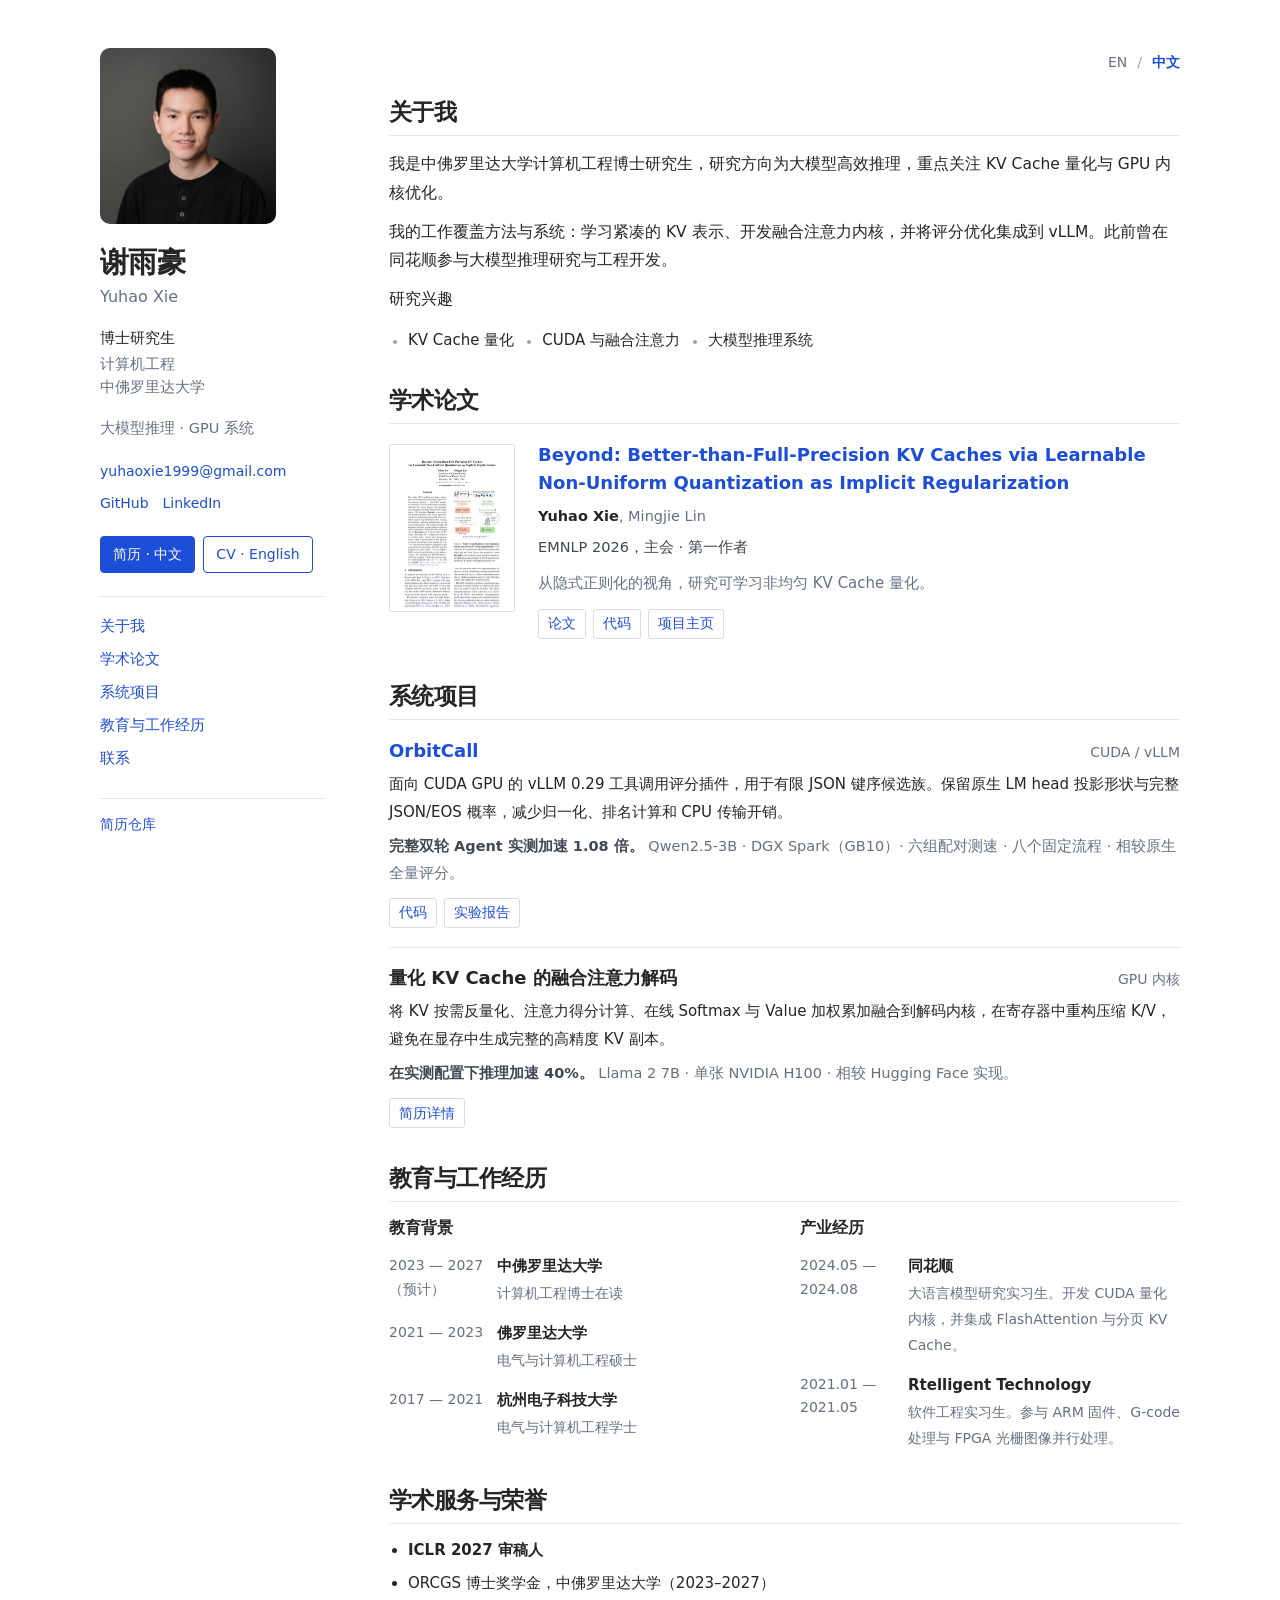
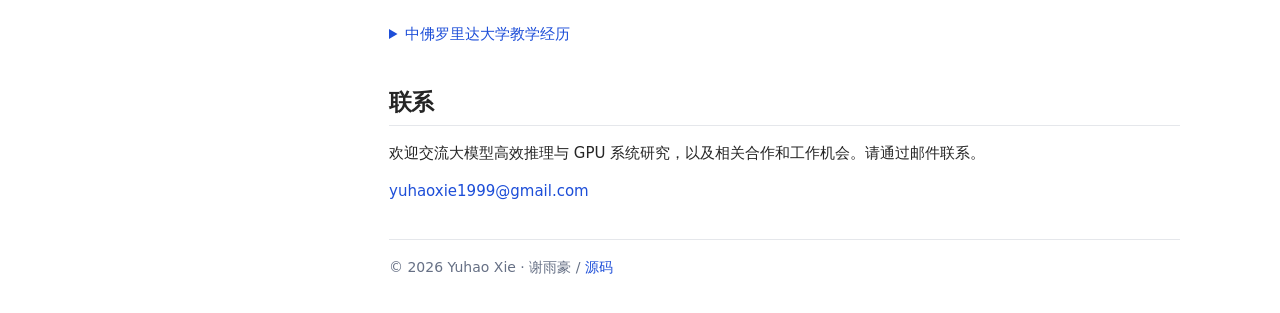
==== commit 52c8a793: "Add supplied portrait to bilingual profile" ====
--- a/zh/index.html
+++ b/zh/index.html
@@ -1,60 +1,61 @@
-<!doctype html>
-<html lang="zh-CN">
-<head>
-  <meta charset="utf-8"><meta name="viewport" content="width=device-width, initial-scale=1">
-  <title>谢雨豪 | 大模型推理与 GPU 系统</title><meta name="description" content="谢雨豪，中佛罗里达大学计算机工程博士在读，研究大模型高效推理、KV Cache 量化、CUDA 内核与 Agent 评分系统。">
-  <meta name="theme-color" content="#1d4ed8"><meta name="color-scheme" content="light">
-  <link rel="canonical" href="https://wsxhjnb1.github.io/zh/"><link rel="alternate" hreflang="en" href="https://wsxhjnb1.github.io/"><link rel="alternate" hreflang="zh-CN" href="https://wsxhjnb1.github.io/zh/"><link rel="alternate" hreflang="x-default" href="https://wsxhjnb1.github.io/">
-  <meta property="og:type" content="website"><meta property="og:title" content="谢雨豪 | 大模型推理与 GPU 系统"><meta property="og:description" content="谢雨豪，中佛罗里达大学计算机工程博士在读，研究大模型高效推理、KV Cache 量化、CUDA 内核与 Agent 评分系统。"><meta property="og:url" content="https://wsxhjnb1.github.io/zh/">
-  <link rel="icon" href="../assets/favicon.svg?v=academic-20261105" type="image/svg+xml"><link rel="stylesheet" href="../assets/styles.css?v=academic-20261105">
-</head>
-<body>
-<a class="skip-link" href="#main">跳转到正文</a>
-<div class="page-shell">
-  <aside class="profile-sidebar" aria-label="个人信息">
-    <h1 class="profile-name">谢雨豪</h1><p class="profile-native">Yuhao Xie</p>
-    <p class="profile-role">博士研究生</p><p class="profile-affiliation">计算机工程<br>中佛罗里达大学</p>
-    <p class="profile-focus">大模型推理 · GPU 系统</p>
-    <div class="profile-links"><a href="mailto:yuhaoxie1999@gmail.com" class="">yuhaoxie1999@gmail.com</a><a href="https://github.com/wsxhjnb1" class="">GitHub</a><a href="https://www.linkedin.com/in/yuhao-xie/" class="">LinkedIn</a></div>
-    <div class="cv-links"><a href="../assets/resume/yuhao_xie_resume_zh.pdf" class="blue-button">简历 · 中文</a><a href="../assets/resume/yuhao_xie_resume_en.pdf" class="outline-button">CV · English</a></div>
-    <nav class="profile-nav" aria-label="导航"><a href="#about" class="">关于我</a><a href="#research" class="">学术论文</a><a href="#projects" class="">系统项目</a><a href="#background" class="">教育与工作经历</a><a href="#contact" class="">联系</a></nav>
-    <p class="profile-note"><a href="https://github.com/wsxhjnb1/resume" class="">简历仓库</a></p>
-  </aside>
-  <main class="content-column" id="main">
-    <div class="site-tools"><div class="language-switch" aria-label="Language"><a href="../" lang="en">EN</a><span aria-hidden="true">/</span><a href="./" lang="zh-CN" aria-current="page">中文</a></div></div>
-    <section class="cv-section section-intro" id="about"><h2>关于我</h2>
-      <p class="intro-lead">我是中佛罗里达大学计算机工程博士研究生，研究方向为大模型高效推理，重点关注 KV Cache 量化与 GPU 内核优化。</p><p>我的工作覆盖方法与系统：学习紧凑的 KV 表示、开发融合注意力内核，并将评分优化集成到 vLLM。此前曾在同花顺参与大模型推理研究与工程开发。</p>
-      <p class="interests-label">研究兴趣</p><ul class="interest-list"><li>KV Cache 量化</li><li>CUDA 与融合注意力</li><li>大模型推理系统</li></ul>
-    </section>
-    <section class="cv-section" id="research"><h2>学术论文</h2>
-      <article class="paper-entry">
-        <a class="paper-cover-link" href="https://wsxhjnb1.github.io/Beyond-KV-Cache/paper/Beyond.pdf"><img class="paper-cover" src="../assets/beyond-paper-preview.png" alt="Beyond 论文首页" width="495" height="700"></a>
-        <div class="paper-content"><h3 class="paper-title"><a href="https://wsxhjnb1.github.io/Beyond-KV-Cache/paper/Beyond.pdf" class="">Beyond: Better-than-Full-Precision KV Caches via Learnable Non-Uniform Quantization as Implicit Regularization</a></h3>
-          <p class="paper-authors"><strong>Yuhao Xie</strong>, Mingjie Lin</p><p class="paper-venue">EMNLP 2026，主会 · 第一作者</p>
-          <p class="paper-summary">从隐式正则化的视角，研究可学习非均匀 KV Cache 量化。</p>
-          <div class="resource-links"><a href="https://wsxhjnb1.github.io/Beyond-KV-Cache/paper/Beyond.pdf" class="">论文</a><a href="https://github.com/wsxhjnb1/Beyond-KV-Cache" class="">代码</a><a href="https://wsxhjnb1.github.io/Beyond-KV-Cache/" class="">项目主页</a></div>
-        </div>
-      </article>
-    </section>
-    <section class="cv-section" id="projects"><h2>系统项目</h2>
-      <article class="project-entry"><div class="project-heading"><h3><a href="https://github.com/wsxhjnb1/OrbitCall" class="">OrbitCall</a></h3><span class="project-category">CUDA / vLLM</span></div>
-        <p class="project-desc">面向 CUDA GPU 的 vLLM 0.29 工具调用评分插件，用于有限 JSON 键序候选族。保留原生 LM head 投影形状与完整 JSON/EOS 概率，减少归一化、排名计算和 CPU 传输开销。</p><p class="project-result"><strong>完整双轮 Agent 实测加速 1.08 倍。</strong> Qwen2.5-3B · DGX Spark（GB10）· 六组配对测速 · 八个固定流程 · 相较原生全量评分。</p>
-        <div class="resource-links"><a href="https://github.com/wsxhjnb1/OrbitCall" class="">代码</a><a href="https://github.com/wsxhjnb1/OrbitCall/blob/main/evidence/vllm_agent/RESULTS.md" class="">实验报告</a></div>
-      </article>
-      <article class="project-entry"><div class="project-heading"><h3>量化 KV Cache 的融合注意力解码</h3><span class="project-category">GPU 内核</span></div>
-        <p class="project-desc">将 KV 按需反量化、注意力得分计算、在线 Softmax 与 Value 加权累加融合到解码内核，在寄存器中重构压缩 K/V，避免在显存中生成完整的高精度 KV 副本。</p><p class="project-result"><strong>在实测配置下推理加速 40%。</strong> Llama 2 7B · 单张 NVIDIA H100 · 相较 Hugging Face 实现。</p>
-        <div class="resource-links"><a href="../assets/resume/yuhao_xie_resume_zh.pdf" class="">简历详情</a></div>
-      </article>
-    </section>
-    <section class="cv-section" id="background"><h2>教育与工作经历</h2>
-      <div class="background-grid"><div><h3>教育背景</h3><div class="timeline-entry"><span class="timeline-date">2023 — 2027（预计）</span><div class="timeline-content"><h4>中佛罗里达大学</h4><p>计算机工程博士在读</p></div></div><div class="timeline-entry"><span class="timeline-date">2021 — 2023</span><div class="timeline-content"><h4>佛罗里达大学</h4><p>电气与计算机工程硕士</p></div></div><div class="timeline-entry"><span class="timeline-date">2017 — 2021</span><div class="timeline-content"><h4>杭州电子科技大学</h4><p>电气与计算机工程学士</p></div></div></div><div><h3>产业经历</h3><div class="timeline-entry"><span class="timeline-date">2024.05 — 2024.08</span><div class="timeline-content"><h4>同花顺</h4><p>大语言模型研究实习生。开发 CUDA 量化内核，并集成 FlashAttention 与分页 KV Cache。</p></div></div><div class="timeline-entry"><span class="timeline-date">2021.01 — 2021.05</span><div class="timeline-content"><h4>Rtelligent Technology</h4><p>软件工程实习生。参与 ARM 固件、G-code 处理与 FPGA 光栅图像并行处理。</p></div></div></div></div>
-    </section>
-    <section class="cv-section" id="service"><h2>学术服务与荣誉</h2>
-      <ul class="service-list"><li><strong>ICLR 2027 审稿人</strong></li><li>ORCGS 博士奖学金，中佛罗里达大学（2023–2027）</li></ul>
-      <details class="teaching-details"><summary>中佛罗里达大学教学经历</summary><div class="teaching-columns"><div class="teaching-group"><h3>讲师</h3><ul><li>2026.08–2026.12 · 数字系统（EEE3342C）、计算机组成（EEL3801C）</li><li>2024.08–2025.05 · 计算机组成实验课程</li></ul></div><div class="teaching-group"><h3>助教</h3><ul><li>2026.08–2026.12 · 硬件安全与可信电路设计（EEE4346C）</li><li>2025.05–2025.08 · Junior Design</li></ul></div></div></details>
-    </section>
-    <section class="cv-section contact-section" id="contact"><h2>联系</h2><p>欢迎交流大模型高效推理与 GPU 系统研究，以及相关合作和工作机会。请通过邮件联系。</p><p><a href="mailto:yuhaoxie1999@gmail.com" class="">yuhaoxie1999@gmail.com</a></p></section>
-    <footer class="site-footer">© 2026 Yuhao Xie · 谢雨豪 <span aria-hidden="true">/</span> <a href="https://github.com/wsxhjnb1/wsxhjnb1.github.io" class="">源码</a></footer>
-  </main>
-</div>
-</body></html>
+<!doctype html>
+<html lang="zh-CN">
+<head>
+  <meta charset="utf-8"><meta name="viewport" content="width=device-width, initial-scale=1">
+  <title>谢雨豪 | 大模型推理与 GPU 系统</title><meta name="description" content="谢雨豪，中佛罗里达大学计算机工程博士在读，研究大模型高效推理、KV Cache 量化、CUDA 内核与 Agent 评分系统。">
+  <meta name="theme-color" content="#1d4ed8"><meta name="color-scheme" content="light">
+  <link rel="canonical" href="https://wsxhjnb1.github.io/zh/"><link rel="alternate" hreflang="en" href="https://wsxhjnb1.github.io/"><link rel="alternate" hreflang="zh-CN" href="https://wsxhjnb1.github.io/zh/"><link rel="alternate" hreflang="x-default" href="https://wsxhjnb1.github.io/">
+  <meta property="og:type" content="website"><meta property="og:title" content="谢雨豪 | 大模型推理与 GPU 系统"><meta property="og:description" content="谢雨豪，中佛罗里达大学计算机工程博士在读，研究大模型高效推理、KV Cache 量化、CUDA 内核与 Agent 评分系统。"><meta property="og:url" content="https://wsxhjnb1.github.io/zh/">
+  <link rel="icon" href="../assets/favicon.svg?v=academic-20261105" type="image/svg+xml"><link rel="stylesheet" href="../assets/styles.css?v=portrait-20261105">
+</head>
+<body>
+<a class="skip-link" href="#main">跳转到正文</a>
+<div class="page-shell">
+  <aside class="profile-sidebar" aria-label="个人信息">
+    <img class="profile-photo" src="../assets/yuhao-xie.jpg" alt="谢雨豪的照片" width="3652" height="5489" fetchpriority="high" decoding="async">
+    <h1 class="profile-name">谢雨豪</h1><p class="profile-native">Yuhao Xie</p>
+    <p class="profile-role">博士研究生</p><p class="profile-affiliation">计算机工程<br>中佛罗里达大学</p>
+    <p class="profile-focus">大模型推理 · GPU 系统</p>
+    <div class="profile-links"><a href="mailto:yuhaoxie1999@gmail.com" class="">yuhaoxie1999@gmail.com</a><a href="https://github.com/wsxhjnb1" class="">GitHub</a><a href="https://www.linkedin.com/in/yuhao-xie/" class="">LinkedIn</a></div>
+    <div class="cv-links"><a href="../assets/resume/yuhao_xie_resume_zh.pdf" class="blue-button">简历 · 中文</a><a href="../assets/resume/yuhao_xie_resume_en.pdf" class="outline-button">CV · English</a></div>
+    <nav class="profile-nav" aria-label="导航"><a href="#about" class="">关于我</a><a href="#research" class="">学术论文</a><a href="#projects" class="">系统项目</a><a href="#background" class="">教育与工作经历</a><a href="#contact" class="">联系</a></nav>
+    <p class="profile-note"><a href="https://github.com/wsxhjnb1/resume" class="">简历仓库</a></p>
+  </aside>
+  <main class="content-column" id="main">
+    <div class="site-tools"><div class="language-switch" aria-label="Language"><a href="../" lang="en">EN</a><span aria-hidden="true">/</span><a href="./" lang="zh-CN" aria-current="page">中文</a></div></div>
+    <section class="cv-section section-intro" id="about"><h2>关于我</h2>
+      <p class="intro-lead">我是中佛罗里达大学计算机工程博士研究生，研究方向为大模型高效推理，重点关注 KV Cache 量化与 GPU 内核优化。</p><p>我的工作覆盖方法与系统：学习紧凑的 KV 表示、开发融合注意力内核，并将评分优化集成到 vLLM。此前曾在同花顺参与大模型推理研究与工程开发。</p>
+      <p class="interests-label">研究兴趣</p><ul class="interest-list"><li>KV Cache 量化</li><li>CUDA 与融合注意力</li><li>大模型推理系统</li></ul>
+    </section>
+    <section class="cv-section" id="research"><h2>学术论文</h2>
+      <article class="paper-entry">
+        <a class="paper-cover-link" href="https://wsxhjnb1.github.io/Beyond-KV-Cache/paper/Beyond.pdf"><img class="paper-cover" src="../assets/beyond-paper-preview.png" alt="Beyond 论文首页" width="495" height="700"></a>
+        <div class="paper-content"><h3 class="paper-title"><a href="https://wsxhjnb1.github.io/Beyond-KV-Cache/paper/Beyond.pdf" class="">Beyond: Better-than-Full-Precision KV Caches via Learnable Non-Uniform Quantization as Implicit Regularization</a></h3>
+          <p class="paper-authors"><strong>Yuhao Xie</strong>, Mingjie Lin</p><p class="paper-venue">EMNLP 2026，主会 · 第一作者</p>
+          <p class="paper-summary">从隐式正则化的视角，研究可学习非均匀 KV Cache 量化。</p>
+          <div class="resource-links"><a href="https://wsxhjnb1.github.io/Beyond-KV-Cache/paper/Beyond.pdf" class="">论文</a><a href="https://github.com/wsxhjnb1/Beyond-KV-Cache" class="">代码</a><a href="https://wsxhjnb1.github.io/Beyond-KV-Cache/" class="">项目主页</a></div>
+        </div>
+      </article>
+    </section>
+    <section class="cv-section" id="projects"><h2>系统项目</h2>
+      <article class="project-entry"><div class="project-heading"><h3><a href="https://github.com/wsxhjnb1/OrbitCall" class="">OrbitCall</a></h3><span class="project-category">CUDA / vLLM</span></div>
+        <p class="project-desc">面向 CUDA GPU 的 vLLM 0.29 工具调用评分插件，用于有限 JSON 键序候选族。保留原生 LM head 投影形状与完整 JSON/EOS 概率，减少归一化、排名计算和 CPU 传输开销。</p><p class="project-result"><strong>完整双轮 Agent 实测加速 1.08 倍。</strong> Qwen2.5-3B · DGX Spark（GB10）· 六组配对测速 · 八个固定流程 · 相较原生全量评分。</p>
+        <div class="resource-links"><a href="https://github.com/wsxhjnb1/OrbitCall" class="">代码</a><a href="https://github.com/wsxhjnb1/OrbitCall/blob/main/evidence/vllm_agent/RESULTS.md" class="">实验报告</a></div>
+      </article>
+      <article class="project-entry"><div class="project-heading"><h3>量化 KV Cache 的融合注意力解码</h3><span class="project-category">GPU 内核</span></div>
+        <p class="project-desc">将 KV 按需反量化、注意力得分计算、在线 Softmax 与 Value 加权累加融合到解码内核，在寄存器中重构压缩 K/V，避免在显存中生成完整的高精度 KV 副本。</p><p class="project-result"><strong>在实测配置下推理加速 40%。</strong> Llama 2 7B · 单张 NVIDIA H100 · 相较 Hugging Face 实现。</p>
+        <div class="resource-links"><a href="../assets/resume/yuhao_xie_resume_zh.pdf" class="">简历详情</a></div>
+      </article>
+    </section>
+    <section class="cv-section" id="background"><h2>教育与工作经历</h2>
+      <div class="background-grid"><div><h3>教育背景</h3><div class="timeline-entry"><span class="timeline-date">2023 — 2027（预计）</span><div class="timeline-content"><h4>中佛罗里达大学</h4><p>计算机工程博士在读</p></div></div><div class="timeline-entry"><span class="timeline-date">2021 — 2023</span><div class="timeline-content"><h4>佛罗里达大学</h4><p>电气与计算机工程硕士</p></div></div><div class="timeline-entry"><span class="timeline-date">2017 — 2021</span><div class="timeline-content"><h4>杭州电子科技大学</h4><p>电气与计算机工程学士</p></div></div></div><div><h3>产业经历</h3><div class="timeline-entry"><span class="timeline-date">2024.05 — 2024.08</span><div class="timeline-content"><h4>同花顺</h4><p>大语言模型研究实习生。开发 CUDA 量化内核，并集成 FlashAttention 与分页 KV Cache。</p></div></div><div class="timeline-entry"><span class="timeline-date">2021.01 — 2021.05</span><div class="timeline-content"><h4>Rtelligent Technology</h4><p>软件工程实习生。参与 ARM 固件、G-code 处理与 FPGA 光栅图像并行处理。</p></div></div></div></div>
+    </section>
+    <section class="cv-section" id="service"><h2>学术服务与荣誉</h2>
+      <ul class="service-list"><li><strong>ICLR 2027 审稿人</strong></li><li>ORCGS 博士奖学金，中佛罗里达大学（2023–2027）</li></ul>
+      <details class="teaching-details"><summary>中佛罗里达大学教学经历</summary><div class="teaching-columns"><div class="teaching-group"><h3>讲师</h3><ul><li>2026.08–2026.12 · 数字系统（EEE3342C）、计算机组成（EEL3801C）</li><li>2024.08–2025.05 · 计算机组成实验课程</li></ul></div><div class="teaching-group"><h3>助教</h3><ul><li>2026.08–2026.12 · 硬件安全与可信电路设计（EEE4346C）</li><li>2025.05–2025.08 · Junior Design</li></ul></div></div></details>
+    </section>
+    <section class="cv-section contact-section" id="contact"><h2>联系</h2><p>欢迎交流大模型高效推理与 GPU 系统研究，以及相关合作和工作机会。请通过邮件联系。</p><p><a href="mailto:yuhaoxie1999@gmail.com" class="">yuhaoxie1999@gmail.com</a></p></section>
+    <footer class="site-footer">© 2026 Yuhao Xie · 谢雨豪 <span aria-hidden="true">/</span> <a href="https://github.com/wsxhjnb1/wsxhjnb1.github.io" class="">源码</a></footer>
+  </main>
+</div>
+</body></html>
--- a/assets/styles.css
+++ b/assets/styles.css
@@ -53,6 +53,19 @@
   padding-block: 48px 30px;
 }
 .profile-sidebar { position: sticky; top: 40px; min-width: 0; }
+.profile-photo {
+  display: block;
+  width: 176px;
+  height: 176px;
+  margin: 0 0 20px;
+  border-radius: 10px;
+  object-fit: cover;
+  object-position: 50% 20%;
+  background: #f3f4f6;
+}
+@media (min-width: 821px) and (max-height: 900px) {
+  .profile-sidebar { position: static; }
+}
 .profile-name {
   margin: 0 0 3px;
   font-size: 29px;
@@ -200,6 +213,7 @@
 @media (max-width: 820px) {
   .page-shell { grid-template-columns: minmax(0, 1fr); gap: 26px; padding-top: 28px; }
   .profile-sidebar { position: static; padding-bottom: 22px; border-bottom: 1px solid var(--rule); }
+  .profile-photo { width: 140px; height: 140px; margin-bottom: 16px; }
   .profile-name { padding-right: 100px; font-size: 29px; }
   .profile-native { margin-bottom: 12px; }
   .profile-focus { max-width: 65ch; margin-top: 10px; }
@@ -266,4 +280,4 @@
 @media (prefers-reduced-motion: reduce) {
   html { scroll-behavior: auto; }
   *, *::before, *::after { animation: none !important; transition: none !important; }
-}
+}
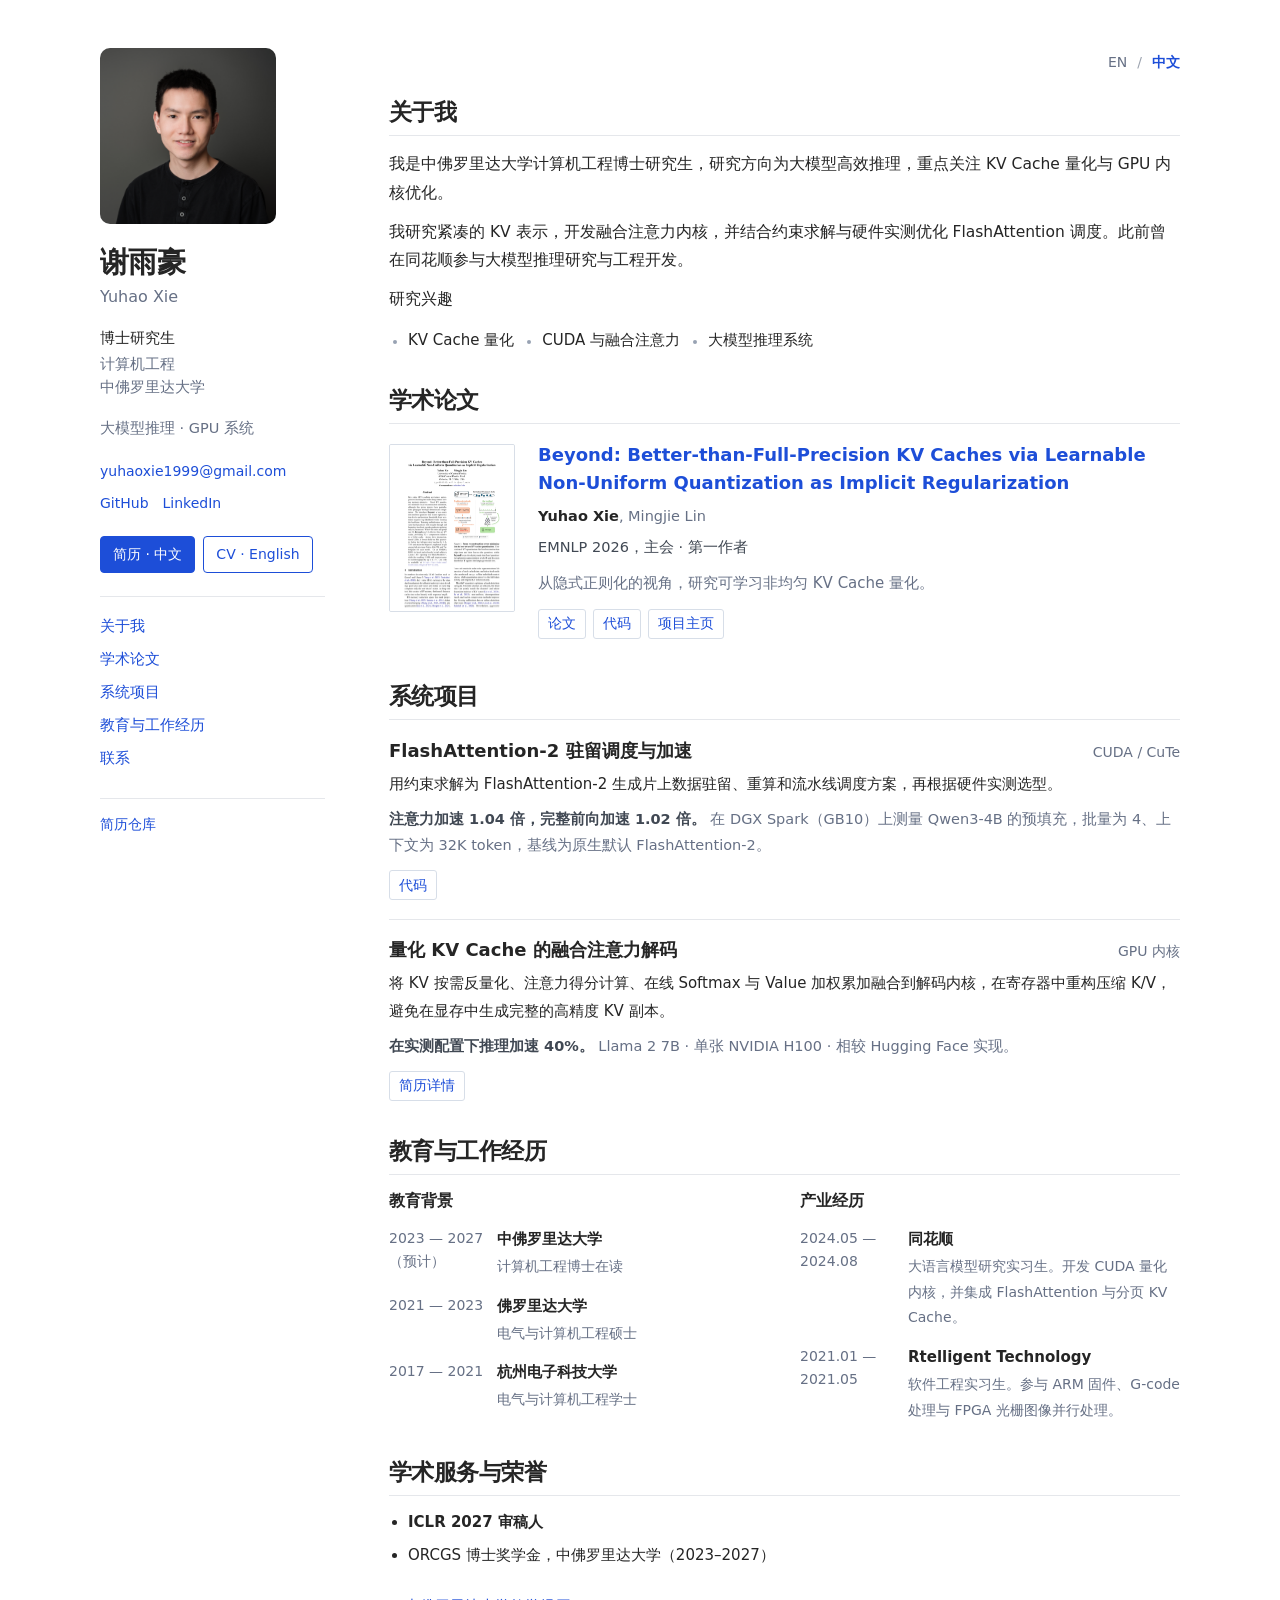
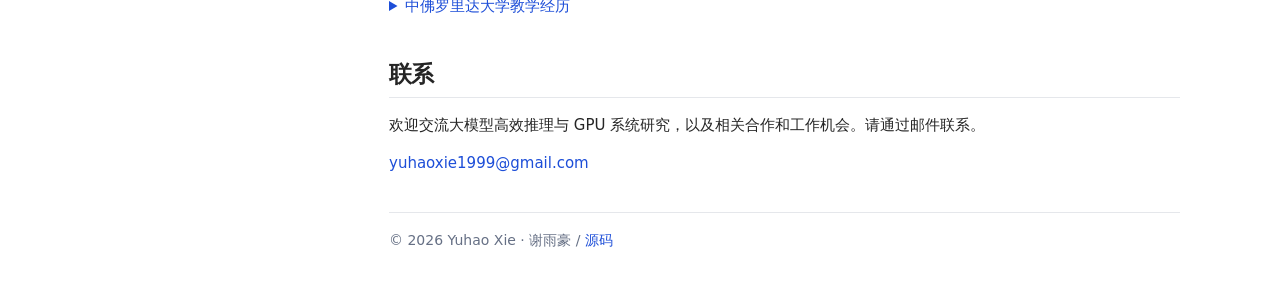
==== commit 4bf6a66a: "Show FA2 residency scheduling research" ====
--- a/zh/index.html
+++ b/zh/index.html
@@ -2,10 +2,10 @@
 <html lang="zh-CN">
 <head>
   <meta charset="utf-8"><meta name="viewport" content="width=device-width, initial-scale=1">
-  <title>谢雨豪 | 大模型推理与 GPU 系统</title><meta name="description" content="谢雨豪，中佛罗里达大学计算机工程博士在读，研究大模型高效推理、KV Cache 量化、CUDA 内核与 Agent 评分系统。">
+  <title>谢雨豪 | 大模型推理与 GPU 系统</title><meta name="description" content="谢雨豪，中佛罗里达大学计算机工程博士在读，研究大模型高效推理、KV Cache 量化、CUDA 内核与 FlashAttention 调度。">
   <meta name="theme-color" content="#1d4ed8"><meta name="color-scheme" content="light">
   <link rel="canonical" href="https://wsxhjnb1.github.io/zh/"><link rel="alternate" hreflang="en" href="https://wsxhjnb1.github.io/"><link rel="alternate" hreflang="zh-CN" href="https://wsxhjnb1.github.io/zh/"><link rel="alternate" hreflang="x-default" href="https://wsxhjnb1.github.io/">
-  <meta property="og:type" content="website"><meta property="og:title" content="谢雨豪 | 大模型推理与 GPU 系统"><meta property="og:description" content="谢雨豪，中佛罗里达大学计算机工程博士在读，研究大模型高效推理、KV Cache 量化、CUDA 内核与 Agent 评分系统。"><meta property="og:url" content="https://wsxhjnb1.github.io/zh/">
+  <meta property="og:type" content="website"><meta property="og:title" content="谢雨豪 | 大模型推理与 GPU 系统"><meta property="og:description" content="谢雨豪，中佛罗里达大学计算机工程博士在读，研究大模型高效推理、KV Cache 量化、CUDA 内核与 FlashAttention 调度。"><meta property="og:url" content="https://wsxhjnb1.github.io/zh/">
   <link rel="icon" href="../assets/favicon.svg?v=academic-20261105" type="image/svg+xml"><link rel="stylesheet" href="../assets/styles.css?v=portrait-20261105">
 </head>
 <body>
@@ -24,7 +24,7 @@
   <main class="content-column" id="main">
     <div class="site-tools"><div class="language-switch" aria-label="Language"><a href="../" lang="en">EN</a><span aria-hidden="true">/</span><a href="./" lang="zh-CN" aria-current="page">中文</a></div></div>
     <section class="cv-section section-intro" id="about"><h2>关于我</h2>
-      <p class="intro-lead">我是中佛罗里达大学计算机工程博士研究生，研究方向为大模型高效推理，重点关注 KV Cache 量化与 GPU 内核优化。</p><p>我的工作覆盖方法与系统：学习紧凑的 KV 表示、开发融合注意力内核，并将评分优化集成到 vLLM。此前曾在同花顺参与大模型推理研究与工程开发。</p>
+      <p class="intro-lead">我是中佛罗里达大学计算机工程博士研究生，研究方向为大模型高效推理，重点关注 KV Cache 量化与 GPU 内核优化。</p><p>我研究紧凑的 KV 表示，开发融合注意力内核，并结合约束求解与硬件实测优化 FlashAttention 调度。此前曾在同花顺参与大模型推理研究与工程开发。</p>
       <p class="interests-label">研究兴趣</p><ul class="interest-list"><li>KV Cache 量化</li><li>CUDA 与融合注意力</li><li>大模型推理系统</li></ul>
     </section>
     <section class="cv-section" id="research"><h2>学术论文</h2>
@@ -38,9 +38,9 @@
       </article>
     </section>
     <section class="cv-section" id="projects"><h2>系统项目</h2>
-      <article class="project-entry"><div class="project-heading"><h3><a href="https://github.com/wsxhjnb1/OrbitCall" class="">OrbitCall</a></h3><span class="project-category">CUDA / vLLM</span></div>
-        <p class="project-desc">面向 CUDA GPU 的 vLLM 0.29 工具调用评分插件，用于有限 JSON 键序候选族。保留原生 LM head 投影形状与完整 JSON/EOS 概率，减少归一化、排名计算和 CPU 传输开销。</p><p class="project-result"><strong>完整双轮 Agent 实测加速 1.08 倍。</strong> Qwen2.5-3B · DGX Spark（GB10）· 六组配对测速 · 八个固定流程 · 相较原生全量评分。</p>
-        <div class="resource-links"><a href="https://github.com/wsxhjnb1/OrbitCall" class="">代码</a><a href="https://github.com/wsxhjnb1/OrbitCall/blob/main/evidence/vllm_agent/RESULTS.md" class="">实验报告</a></div>
+      <article class="project-entry"><div class="project-heading"><h3>FlashAttention-2 驻留调度与加速</h3><span class="project-category">CUDA / CuTe</span></div>
+        <p class="project-desc">用约束求解为 FlashAttention-2 生成片上数据驻留、重算和流水线调度方案，再根据硬件实测选型。</p><p class="project-result"><strong>注意力加速 1.04 倍，完整前向加速 1.02 倍。</strong> 在 DGX Spark（GB10）上测量 Qwen3-4B 的预填充，批量为 4、上下文为 32K token，基线为原生默认 FlashAttention-2。</p>
+        <div class="resource-links"><a href="https://github.com/wsxhjnb1/FA2-Residency" class="">代码</a></div>
       </article>
       <article class="project-entry"><div class="project-heading"><h3>量化 KV Cache 的融合注意力解码</h3><span class="project-category">GPU 内核</span></div>
         <p class="project-desc">将 KV 按需反量化、注意力得分计算、在线 Softmax 与 Value 加权累加融合到解码内核，在寄存器中重构压缩 K/V，避免在显存中生成完整的高精度 KV 副本。</p><p class="project-result"><strong>在实测配置下推理加速 40%。</strong> Llama 2 7B · 单张 NVIDIA H100 · 相较 Hugging Face 实现。</p>
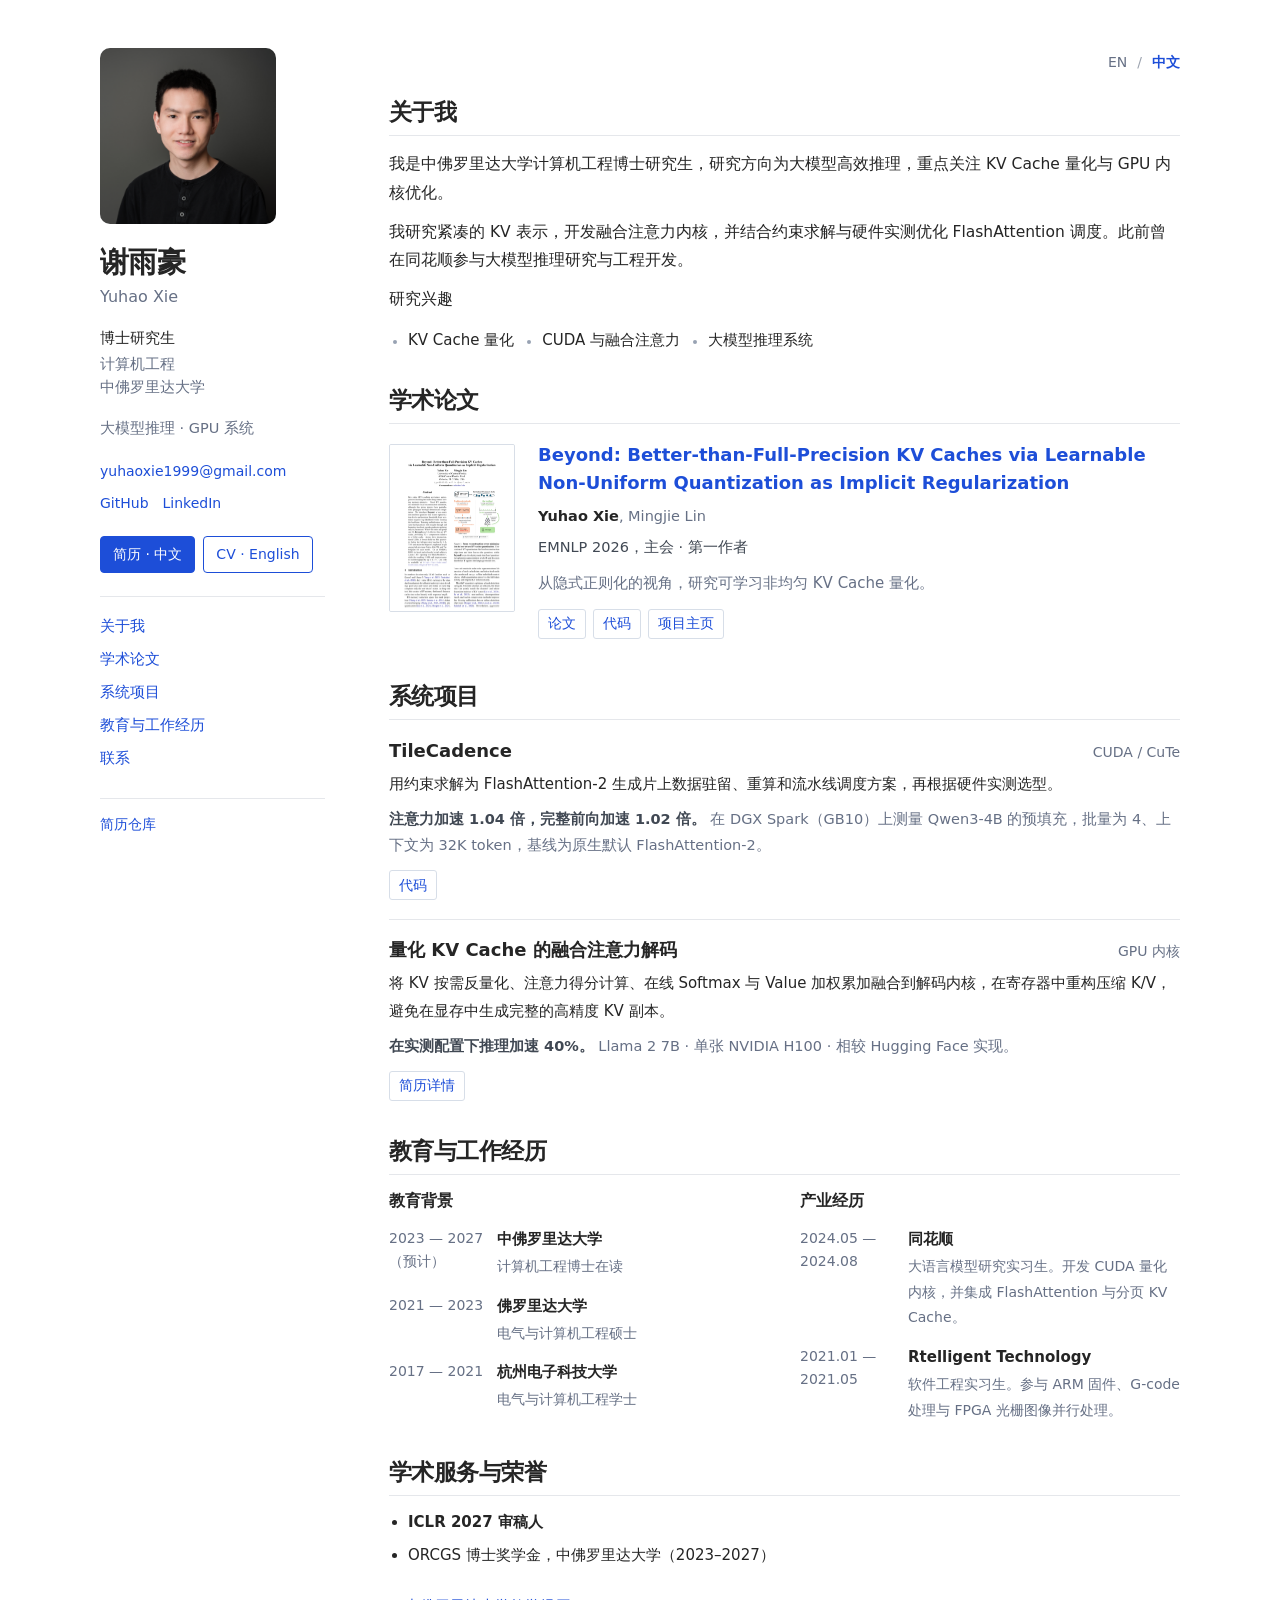
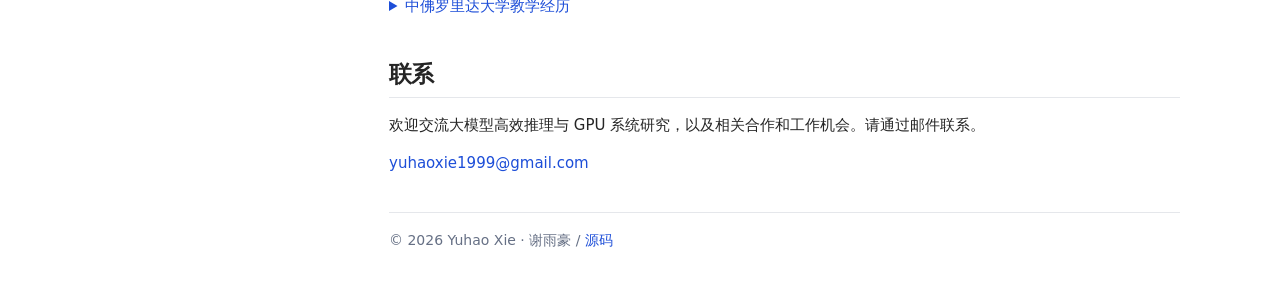
==== commit 32d99c4d: "Update project name to TileCadence" ====
--- a/zh/index.html
+++ b/zh/index.html
@@ -38,9 +38,9 @@
       </article>
     </section>
     <section class="cv-section" id="projects"><h2>系统项目</h2>
-      <article class="project-entry"><div class="project-heading"><h3>FlashAttention-2 驻留调度与加速</h3><span class="project-category">CUDA / CuTe</span></div>
+      <article class="project-entry"><div class="project-heading"><h3>TileCadence</h3><span class="project-category">CUDA / CuTe</span></div>
         <p class="project-desc">用约束求解为 FlashAttention-2 生成片上数据驻留、重算和流水线调度方案，再根据硬件实测选型。</p><p class="project-result"><strong>注意力加速 1.04 倍，完整前向加速 1.02 倍。</strong> 在 DGX Spark（GB10）上测量 Qwen3-4B 的预填充，批量为 4、上下文为 32K token，基线为原生默认 FlashAttention-2。</p>
-        <div class="resource-links"><a href="https://github.com/wsxhjnb1/FA2-Residency" class="">代码</a></div>
+        <div class="resource-links"><a href="https://github.com/wsxhjnb1/TileCadence" class="">代码</a></div>
       </article>
       <article class="project-entry"><div class="project-heading"><h3>量化 KV Cache 的融合注意力解码</h3><span class="project-category">GPU 内核</span></div>
         <p class="project-desc">将 KV 按需反量化、注意力得分计算、在线 Softmax 与 Value 加权累加融合到解码内核，在寄存器中重构压缩 K/V，避免在显存中生成完整的高精度 KV 副本。</p><p class="project-result"><strong>在实测配置下推理加速 40%。</strong> Llama 2 7B · 单张 NVIDIA H100 · 相较 Hugging Face 实现。</p>
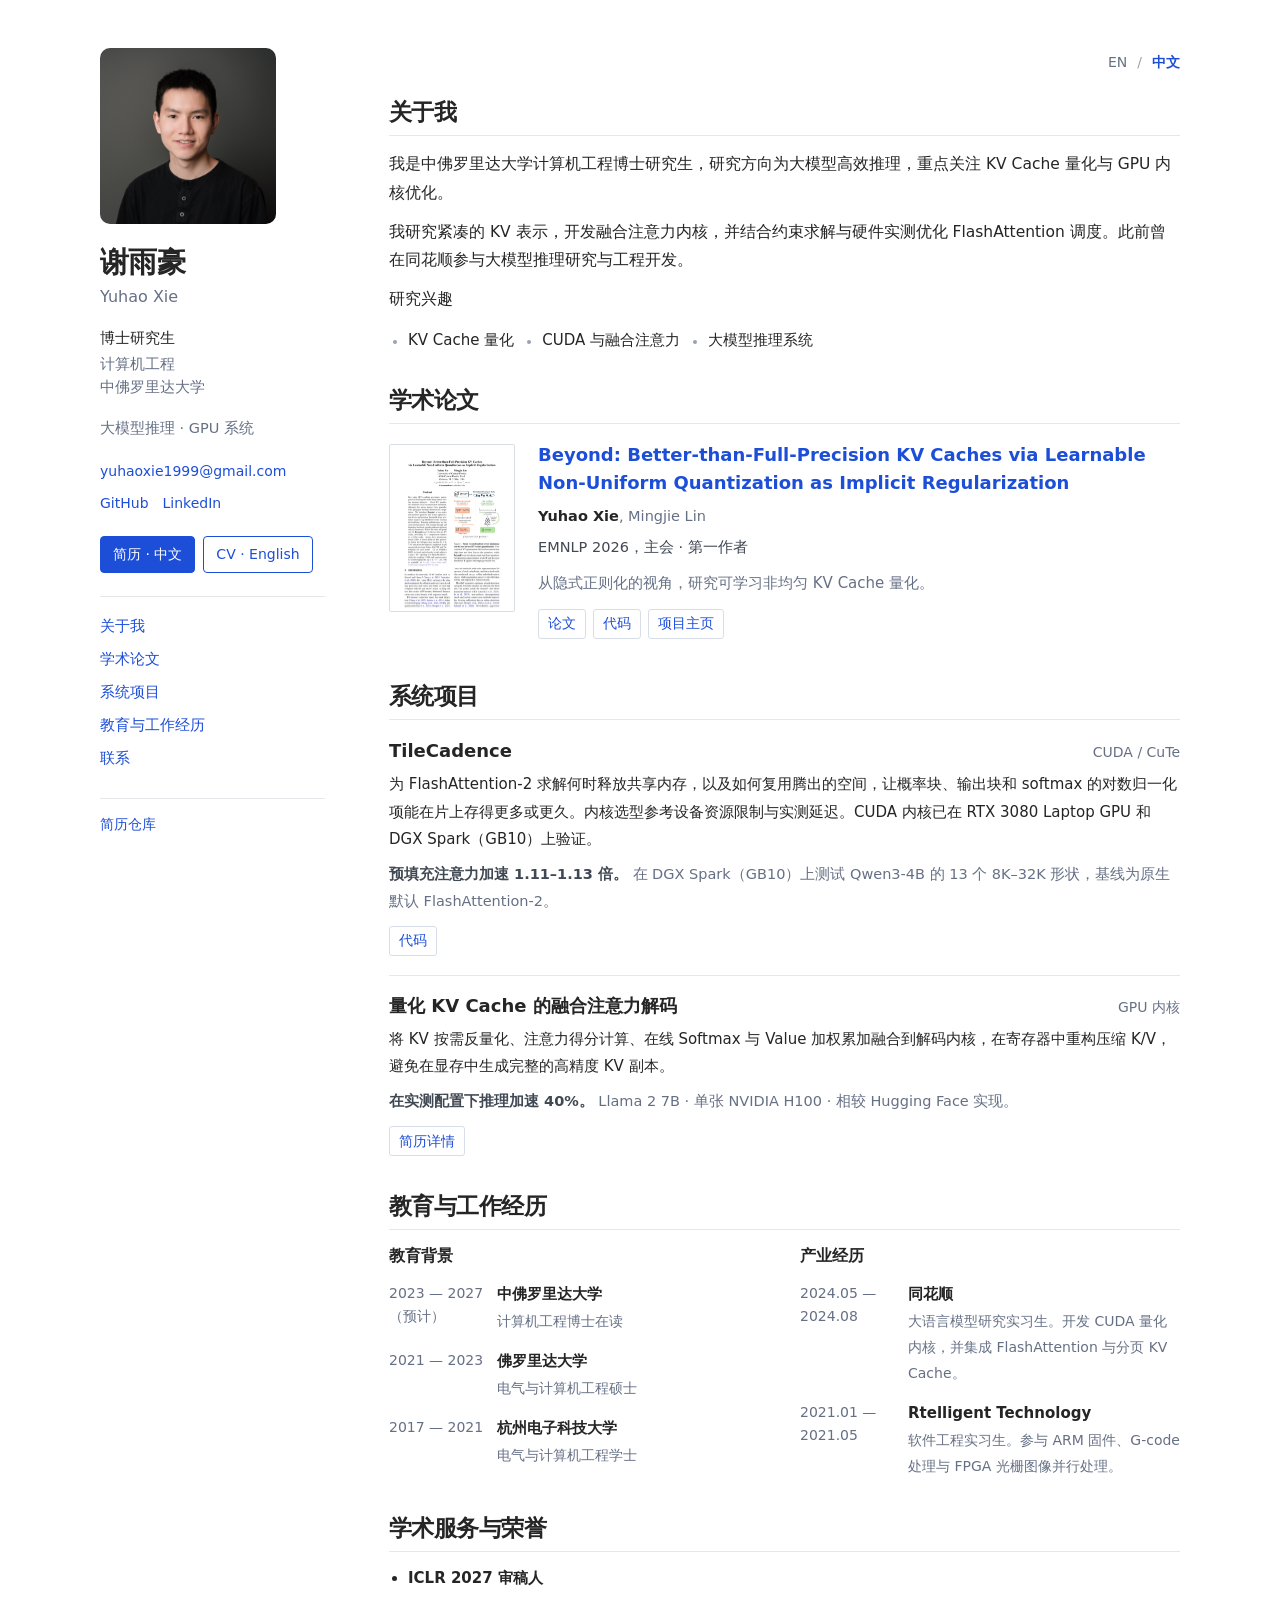
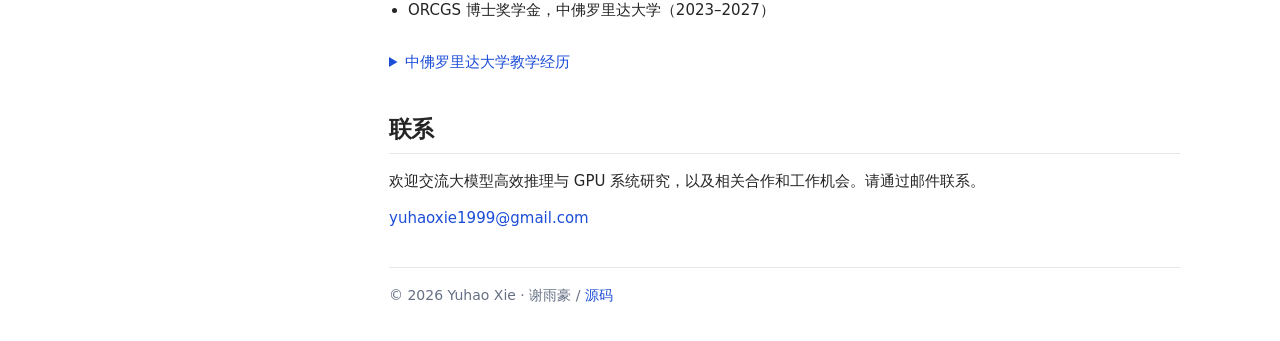
==== commit 28809630: "Update TileCadence profile and résumé downloads" ====
--- a/zh/index.html
+++ b/zh/index.html
@@ -39,7 +39,7 @@
     </section>
     <section class="cv-section" id="projects"><h2>系统项目</h2>
       <article class="project-entry"><div class="project-heading"><h3>TileCadence</h3><span class="project-category">CUDA / CuTe</span></div>
-        <p class="project-desc">用约束求解为 FlashAttention-2 生成片上数据驻留、重算和流水线调度方案，再根据硬件实测选型。</p><p class="project-result"><strong>注意力加速 1.04 倍，完整前向加速 1.02 倍。</strong> 在 DGX Spark（GB10）上测量 Qwen3-4B 的预填充，批量为 4、上下文为 32K token，基线为原生默认 FlashAttention-2。</p>
+        <p class="project-desc">为 FlashAttention-2 求解何时释放共享内存，以及如何复用腾出的空间，让概率块、输出块和 softmax 的对数归一化项能在片上存得更多或更久。内核选型参考设备资源限制与实测延迟。CUDA 内核已在 RTX 3080 Laptop GPU 和 DGX Spark（GB10）上验证。</p><p class="project-result"><strong>预填充注意力加速 1.11–1.13 倍。</strong> 在 DGX Spark（GB10）上测试 Qwen3-4B 的 13 个 8K–32K 形状，基线为原生默认 FlashAttention-2。</p>
         <div class="resource-links"><a href="https://github.com/wsxhjnb1/TileCadence" class="">代码</a></div>
       </article>
       <article class="project-entry"><div class="project-heading"><h3>量化 KV Cache 的融合注意力解码</h3><span class="project-category">GPU 内核</span></div>
